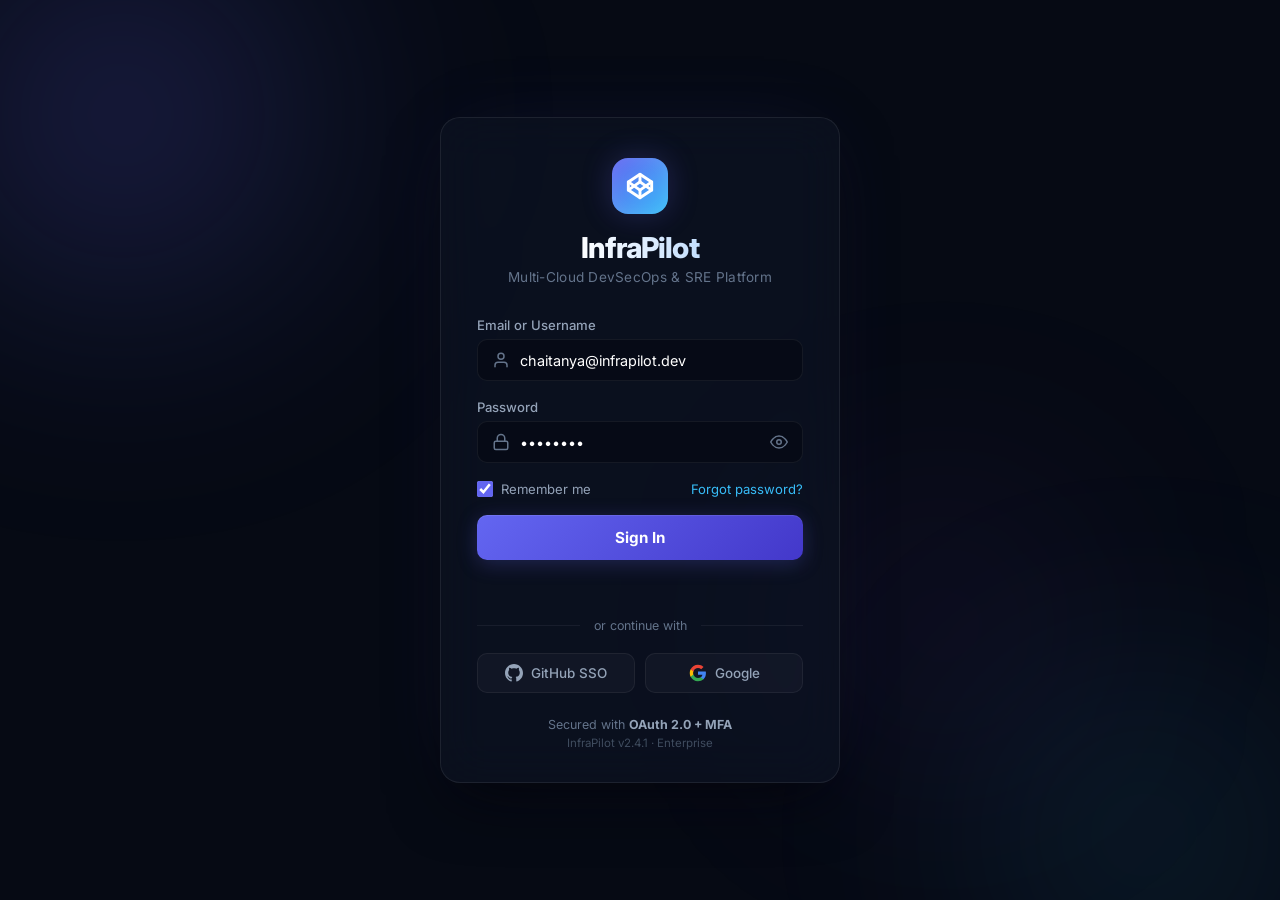
==== index.html @ 30bef7aa "feat: complete InfraPilot platform with UI, GitHub security scanner, and DevOps governance" ====
<!DOCTYPE html>
<html lang="en">
<head>
  <meta charset="UTF-8">
  <meta name="viewport" content="width=device-width, initial-scale=1.0">
  <title>InfraPilot — Multi-Cloud DevOps & SRE Platform</title>
  <link rel="stylesheet" href="css/styles.css">
  <link rel="preconnect" href="https://fonts.googleapis.com">
  <link rel="preconnect" href="https://fonts.gstatic.com" crossorigin>
  <link href="https://fonts.googleapis.com/css2?family=Inter:wght@400;500;600;700;800&family=JetBrains+Mono:wght@400;500;600&display=swap" rel="stylesheet">
</head>
<body>

  <!-- ====== LOGIN PAGE ====== -->
  <div class="login-page" id="login-page">
    <div class="login-ambient-orb login-orb-1"></div>
    <div class="login-ambient-orb login-orb-2"></div>
    <div class="login-ambient-orb login-orb-3"></div>

    <div class="login-container">
      <div class="login-card">
        <div class="login-logo">
          <div class="login-logo-badge">
            <svg width="28" height="28" viewBox="0 0 24 24" fill="none" stroke="currentColor" stroke-width="2.5" stroke-linecap="round" stroke-linejoin="round"><polygon points="12 2 22 8.5 22 15.5 12 22 2 15.5 2 8.5 12 2"/><line x1="12" y1="22" x2="12" y2="15.5"/><polyline points="22 8.5 12 15.5 2 8.5"/><polyline points="2 15.5 12 8.5 22 15.5"/><line x1="12" y1="2" x2="12" y2="8.5"/></svg>
          </div>
          <h1 class="login-brand">InfraPilot</h1>
          <p class="login-subtitle">Multi-Cloud DevSecOps & SRE Platform</p>
        </div>

        <form id="login-form" class="login-form">
          <div class="login-field">
            <label for="login-email">Email or Username</label>
            <div class="login-input-wrap">
              <svg width="18" height="18" viewBox="0 0 24 24" fill="none" stroke="currentColor" stroke-width="2" stroke-linecap="round" stroke-linejoin="round"><path d="M20 21v-2a4 4 0 0 0-4-4H8a4 4 0 0 0-4 4v2"/><circle cx="12" cy="7" r="4"/></svg>
              <input type="text" id="login-email" placeholder="chaitanya@infrapilot.dev" value="chaitanya@infrapilot.dev" required autocomplete="username" />
            </div>
          </div>
          <div class="login-field">
            <label for="login-password">Password</label>
            <div class="login-input-wrap">
              <svg width="18" height="18" viewBox="0 0 24 24" fill="none" stroke="currentColor" stroke-width="2" stroke-linecap="round" stroke-linejoin="round"><rect x="3" y="11" width="18" height="11" rx="2" ry="2"/><path d="M7 11V7a5 5 0 0 1 10 0v4"/></svg>
              <input type="password" id="login-password" placeholder="••••••••" value="admin123" required autocomplete="current-password" />
              <button type="button" class="login-eye-btn" id="toggle-password" title="Show password">
                <svg width="18" height="18" viewBox="0 0 24 24" fill="none" stroke="currentColor" stroke-width="2" stroke-linecap="round" stroke-linejoin="round"><path d="M1 12s4-8 11-8 11 8 11 8-4 8-11 8-11-8-11-8z"/><circle cx="12" cy="12" r="3"/></svg>
              </button>
            </div>
          </div>
          <div class="login-options">
            <label class="login-checkbox">
              <input type="checkbox" id="login-remember" checked />
              <span class="checkmark"></span>
              <span>Remember me</span>
            </label>
            <a href="#" class="login-forgot">Forgot password?</a>
          </div>
          <button type="submit" class="login-submit-btn" id="login-submit-btn">
            <span class="login-btn-text">Sign In</span>
            <div class="login-spinner" id="login-spinner"></div>
          </button>
          <div class="login-error" id="login-error"></div>
        </form>

        <div class="login-divider"><span>or continue with</span></div>
        <div class="login-social-row">
          <button type="button" class="login-social-btn" onclick="socialLogin('github')">
            <svg width="18" height="18" viewBox="0 0 24 24" fill="currentColor"><path d="M12 0c-6.626 0-12 5.373-12 12 0 5.302 3.438 9.8 8.207 11.387.599.111.793-.261.793-.577v-2.234c-3.338.726-4.033-1.416-4.033-1.416-.546-1.387-1.333-1.756-1.333-1.756-1.089-.745.083-.729.083-.729 1.205.084 1.839 1.237 1.839 1.237 1.07 1.834 2.807 1.304 3.492.997.107-.775.418-1.305.762-1.604-2.665-.305-5.467-1.334-5.467-5.931 0-1.311.469-2.381 1.236-3.221-.124-.303-.535-1.524.117-3.176 0 0 1.008-.322 3.301 1.23.957-.266 1.983-.399 3.003-.404 1.02.005 2.047.138 3.006.404 2.291-1.552 3.297-1.23 3.297-1.23.653 1.653.242 2.874.118 3.176.77.84 1.235 1.911 1.235 3.221 0 4.609-2.807 5.624-5.479 5.921.43.372.823 1.102.823 2.222v3.293c0 .319.192.694.801.576 4.765-1.589 8.199-6.086 8.199-11.386 0-6.627-5.373-12-12-12z"/></svg>
            GitHub SSO
          </button>
          <button type="button" class="login-social-btn" onclick="socialLogin('google')">
            <svg width="18" height="18" viewBox="0 0 24 24" fill="currentColor"><path d="M22.56 12.25c0-.78-.07-1.53-.2-2.25H12v4.26h5.92a5.06 5.06 0 0 1-2.2 3.32v2.77h3.57c2.08-1.92 3.28-4.74 3.28-8.1z" fill="#4285F4"/><path d="M12 23c2.97 0 5.46-.98 7.28-2.66l-3.57-2.77c-.98.66-2.23 1.06-3.71 1.06-2.86 0-5.29-1.93-6.16-4.53H2.18v2.84C3.99 20.53 7.7 23 12 23z" fill="#34A853"/><path d="M5.84 14.09c-.22-.66-.35-1.36-.35-2.09s.13-1.43.35-2.09V7.07H2.18C1.43 8.55 1 10.22 1 12s.43 3.45 1.18 4.93l2.85-2.22.81-.62z" fill="#FBBC05"/><path d="M12 5.38c1.62 0 3.06.56 4.21 1.64l3.15-3.15C17.45 2.09 14.97 1 12 1 7.7 1 3.99 3.47 2.18 7.07l3.66 2.84c.87-2.6 3.3-4.53 6.16-4.53z" fill="#EA4335"/></svg>
            Google
          </button>
        </div>

        <div class="login-footer">
          <p>Secured with <strong>OAuth 2.0 + MFA</strong></p>
          <p class="login-version">InfraPilot v2.4.1 · Enterprise</p>
        </div>
      </div>
    </div>
  </div>

  <!-- ====== MAIN APP (hidden until login) ====== -->
  <div id="app-shell" class="app-shell" style="display:none;">

  <!-- Ambient background orbs -->
  <div class="ambient-orb orb-1"></div>
  <div class="ambient-orb orb-2"></div>
  <div class="ambient-orb orb-3"></div>

  <!-- Top Navigation Header -->
  <header class="app-header">
    <div class="logo-area">
      <div class="logo-badge">
        <svg width="20" height="20" viewBox="0 0 24 24" fill="none" stroke="currentColor" stroke-width="2.5" stroke-linecap="round" stroke-linejoin="round"><polygon points="12 2 22 8.5 22 15.5 12 22 2 15.5 2 8.5 12 2"/><line x1="12" y1="22" x2="12" y2="15.5"/><polyline points="22 8.5 12 15.5 2 8.5"/><polyline points="2 15.5 12 8.5 22 15.5"/><line x1="12" y1="2" x2="12" y2="8.5"/></svg>
      </div>
      <div class="logo-text">
        <h1>InfraPilot</h1>
        <div class="logo-tagline">DevSecOps & SRE Platform</div>
      </div>
    </div>

    <div class="header-center">
      <div class="search-bar">
        <svg width="16" height="16" viewBox="0 0 24 24" fill="none" stroke="currentColor" stroke-width="2" stroke-linecap="round" stroke-linejoin="round"><circle cx="11" cy="11" r="8"/><line x1="21" y1="21" x2="16.65" y2="16.65"/></svg>
        <input type="text" placeholder="Search deployments, services, logs…" />
      </div>
    </div>

    <div class="header-status">
      <button class="header-icon-btn" title="Notifications">
        <svg width="18" height="18" viewBox="0 0 24 24" fill="none" stroke="currentColor" stroke-width="2" stroke-linecap="round" stroke-linejoin="round"><path d="M18 8A6 6 0 0 0 6 8c0 7-3 9-3 9h18s-3-2-3-9"/><path d="M13.73 21a2 2 0 0 1-3.46 0"/></svg>
        <span class="notif-dot"></span>
      </button>
      <div class="status-pill" id="backend-status-indicator">
        <span class="pulse-dot"></span> InfraPilot: Ready
      </div>
      <div class="status-pill">
        <span>Cloud: <strong>AWS ap-south-1</strong></span>
      </div>
      <div class="user-badge" id="user-badge-toggle" onclick="toggleUserPanel()" style="cursor:pointer;">
        <div class="avatar">
          <span>C</span>
          <span class="avatar-status-dot"></span>
        </div>
        <div class="user-meta">
          <div class="name">Chaitanya</div>
          <span class="role-tag">DEVOPS LEAD</span>
        </div>
        <svg class="user-chevron" width="14" height="14" viewBox="0 0 24 24" fill="none" stroke="currentColor" stroke-width="2.5" stroke-linecap="round" stroke-linejoin="round"><polyline points="6 9 12 15 18 9"/></svg>
      </div>

      <!-- User Profile Dropdown Panel -->
      <div class="user-panel" id="user-panel">
        <div class="up-header">
          <div class="up-avatar">
            <span>C</span>
            <span class="up-avatar-status"></span>
          </div>
          <div class="up-user-info">
            <div class="up-name">Chaitanya</div>
            <div class="up-email" id="up-email">chaitanya@infrapilot.dev</div>
            <span class="up-role-badge">DEVOPS LEAD</span>
          </div>
        </div>

        <div class="up-divider"></div>

        <!-- Session Details -->
        <div class="up-section-label">
          <svg width="14" height="14" viewBox="0 0 24 24" fill="none" stroke="currentColor" stroke-width="2" stroke-linecap="round" stroke-linejoin="round"><circle cx="12" cy="12" r="10"/><polyline points="12 6 12 12 16 14"/></svg>
          Current Session
        </div>
        <div class="up-details">
          <div class="up-detail-row">
            <span class="up-detail-label">Session ID</span>
            <span class="up-detail-value" id="up-session-id">sess-a7b2c9e1</span>
          </div>
          <div class="up-detail-row">
            <span class="up-detail-label">Logged in</span>
            <span class="up-detail-value" id="up-login-time">—</span>
          </div>
          <div class="up-detail-row">
            <span class="up-detail-label">Duration</span>
            <span class="up-detail-value" id="up-session-duration">—</span>
          </div>
          <div class="up-detail-row">
            <span class="up-detail-label">IP Address</span>
            <span class="up-detail-value">127.0.0.1</span>
          </div>
          <div class="up-detail-row">
            <span class="up-detail-label">Browser</span>
            <span class="up-detail-value" id="up-browser">—</span>
          </div>
        </div>

        <div class="up-divider"></div>

        <!-- Login History -->
        <div class="up-section-label">
          <svg width="14" height="14" viewBox="0 0 24 24" fill="none" stroke="currentColor" stroke-width="2" stroke-linecap="round" stroke-linejoin="round"><path d="M14 2H6a2 2 0 0 0-2 2v16a2 2 0 0 0 2 2h12a2 2 0 0 0 2-2V8z"/><polyline points="14 2 14 8 20 8"/></svg>
          Recent Login History
        </div>
        <div class="up-history" id="up-history">
          <!-- Populated by JS -->
        </div>

        <div class="up-divider"></div>

        <!-- Actions -->
        <div class="up-actions">
          <button class="up-action-btn" onclick="switchView('audit'); closeUserPanel();">
            <svg width="16" height="16" viewBox="0 0 24 24" fill="none" stroke="currentColor" stroke-width="2" stroke-linecap="round" stroke-linejoin="round"><path d="M12 22s8-4 8-10V5l-8-3-8 3v7c0 6 8 10 8 10z"/></svg>
            Security Settings
          </button>
          <button class="up-action-btn up-logout-btn" onclick="logoutUser()">
            <svg width="16" height="16" viewBox="0 0 24 24" fill="none" stroke="currentColor" stroke-width="2" stroke-linecap="round" stroke-linejoin="round"><path d="M9 21H5a2 2 0 0 1-2-2V5a2 2 0 0 1 2-2h4"/><polyline points="16 17 21 12 16 7"/><line x1="21" y1="12" x2="9" y2="12"/></svg>
            Sign Out
          </button>
        </div>
      </div>
    </div>
  </header>

  <!-- Main Container -->
  <div class="app-container">
    
    <!-- Sidebar Navigation -->
    <aside class="app-sidebar">
      <div class="sidebar-section-label">MAIN</div>
      <a class="nav-item active" data-view="dashboard">
        <span class="nav-icon">
          <svg width="18" height="18" viewBox="0 0 24 24" fill="none" stroke="currentColor" stroke-width="2" stroke-linecap="round" stroke-linejoin="round"><rect x="3" y="3" width="7" height="7"/><rect x="14" y="3" width="7" height="7"/><rect x="14" y="14" width="7" height="7"/><rect x="3" y="14" width="7" height="7"/></svg>
        </span>
        <span>Dashboard</span>
      </a>
      <a class="nav-item" data-view="deploy">
        <span class="nav-icon">
          <svg width="18" height="18" viewBox="0 0 24 24" fill="none" stroke="currentColor" stroke-width="2" stroke-linecap="round" stroke-linejoin="round"><path d="M22 2L11 13"/><path d="M22 2l-7 20-4-9-9-4 20-7z"/></svg>
        </span>
        <span>Deploy Wizard</span>
      </a>
      <a class="nav-item" data-view="pipelines">
        <span class="nav-icon">
          <svg width="18" height="18" viewBox="0 0 24 24" fill="none" stroke="currentColor" stroke-width="2" stroke-linecap="round" stroke-linejoin="round"><polyline points="13 17 18 12 13 7"/><polyline points="6 17 11 12 6 7"/></svg>
        </span>
        <span>Pipelines & Logs</span>
      </a>

      <div class="sidebar-section-label">GOVERNANCE</div>
      <a class="nav-item" data-view="security">
        <span class="nav-icon">
          <svg width="18" height="18" viewBox="0 0 24 24" fill="none" stroke="currentColor" stroke-width="2" stroke-linecap="round" stroke-linejoin="round"><path d="M12 22s8-4 8-10V5l-8-3-8 3v7c0 6 8 10 8 10z"/></svg>
        </span>
        <span>Security & Scans</span>
      </a>
      <a class="nav-item" data-view="cost">
        <span class="nav-icon">
          <svg width="18" height="18" viewBox="0 0 24 24" fill="none" stroke="currentColor" stroke-width="2" stroke-linecap="round" stroke-linejoin="round"><line x1="12" y1="1" x2="12" y2="23"/><path d="M17 5H9.5a3.5 3.5 0 0 0 0 7h5a3.5 3.5 0 0 1 0 7H6"/></svg>
        </span>
        <span>FinOps & Costs</span>
      </a>
      <a class="nav-item" data-view="monitoring">
        <span class="nav-icon">
          <svg width="18" height="18" viewBox="0 0 24 24" fill="none" stroke="currentColor" stroke-width="2" stroke-linecap="round" stroke-linejoin="round"><polyline points="22 12 18 12 15 21 9 3 6 12 2 12"/></svg>
        </span>
        <span>Observability & SLOs</span>
      </a>
      <a class="nav-item" data-view="audit">
        <span class="nav-icon">
          <svg width="18" height="18" viewBox="0 0 24 24" fill="none" stroke="currentColor" stroke-width="2" stroke-linecap="round" stroke-linejoin="round"><path d="M14 2H6a2 2 0 0 0-2 2v16a2 2 0 0 0 2 2h12a2 2 0 0 0 2-2V8z"/><polyline points="14 2 14 8 20 8"/><line x1="16" y1="13" x2="8" y2="13"/><line x1="16" y1="17" x2="8" y2="17"/></svg>
        </span>
        <span>Audit Trail</span>
      </a>

      <div class="sidebar-bottom">
        <div class="sidebar-section-label">TEAM</div>
        <div class="team-online-strip">
          <div class="team-avatar ta-green" title="Chaitanya (You)">C</div>
          <div class="team-avatar ta-blue" title="Priya – reviewing PR">P</div>
          <div class="team-avatar ta-purple" title="Arjun – deploying">A</div>
          <div class="team-avatar ta-amber" title="Sneha – idle">S</div>
          <span class="team-count">4 online</span>
        </div>
      </div>
    </aside>

    <!-- Main Views -->
    <main class="main-content">

      <!-- 1. DASHBOARD VIEW -->
      <section id="view-dashboard" class="view-section active-view">
        <div class="view-header">
          <div class="view-title">
            <h2>Platform Overview</h2>
            <p>Real-time infrastructure status, DORA metrics, and cloud workloads.</p>
          </div>
          <div class="view-header-actions">
            <button class="btn btn-ghost" onclick="location.reload()">
              <svg width="16" height="16" viewBox="0 0 24 24" fill="none" stroke="currentColor" stroke-width="2" stroke-linecap="round" stroke-linejoin="round"><polyline points="23 4 23 10 17 10"/><path d="M20.49 15a9 9 0 1 1-2.12-9.36L23 10"/></svg>
              Refresh
            </button>
            <button class="btn btn-primary" onclick="switchView('deploy')">
              <svg width="16" height="16" viewBox="0 0 24 24" fill="none" stroke="currentColor" stroke-width="2.5" stroke-linecap="round" stroke-linejoin="round"><line x1="12" y1="5" x2="12" y2="19"/><line x1="5" y1="12" x2="19" y2="12"/></svg>
              New Deployment
            </button>
          </div>
        </div>

        <!-- Dashboard 2-Column Layout: Stats+Table (left) + Activity Panel (right) -->
        <div class="dashboard-layout">

          <!-- LEFT COLUMN: KPIs + Table -->
          <div class="dashboard-main">
            <!-- 4 KPI Stat Cards -->
            <div class="stats-grid">
              <div class="stat-card stat-card--deployments">
                <div class="stat-icon-wrap stat-icon--indigo">
                  <svg width="22" height="22" viewBox="0 0 24 24" fill="none" stroke="currentColor" stroke-width="2" stroke-linecap="round" stroke-linejoin="round"><rect x="2" y="2" width="20" height="8" rx="2" ry="2"/><rect x="2" y="14" width="20" height="8" rx="2" ry="2"/><line x1="6" y1="6" x2="6.01" y2="6"/><line x1="6" y1="18" x2="6.01" y2="18"/></svg>
                </div>
                <div class="stat-content">
                  <div class="stat-label">Active Deployments</div>
                  <div class="stat-value">3</div>
                  <div class="stat-sub positive">● All healthy in ap-south-1</div>
                </div>
                <div class="stat-sparkline" id="spark-deployments"></div>
              </div>
              <div class="stat-card stat-card--dora">
                <div class="stat-icon-wrap stat-icon--cyan">
                  <svg width="22" height="22" viewBox="0 0 24 24" fill="none" stroke="currentColor" stroke-width="2" stroke-linecap="round" stroke-linejoin="round"><circle cx="12" cy="12" r="10"/><polyline points="12 6 12 12 16 14"/></svg>
                </div>
                <div class="stat-content">
                  <div class="stat-label">DORA Lead Time</div>
                  <div class="stat-value">4.2 min</div>
                  <div class="stat-sub positive">↓ 18% from last week</div>
                </div>
                <div class="stat-sparkline" id="spark-dora"></div>
              </div>
              <div class="stat-card stat-card--security">
                <div class="stat-icon-wrap stat-icon--green">
                  <svg width="22" height="22" viewBox="0 0 24 24" fill="none" stroke="currentColor" stroke-width="2" stroke-linecap="round" stroke-linejoin="round"><path d="M12 22s8-4 8-10V5l-8-3-8 3v7c0 6 8 10 8 10z"/></svg>
                </div>
                <div class="stat-content">
                  <div class="stat-label">Security Gate Pass Rate</div>
                  <div class="stat-value">100%</div>
                  <div class="stat-sub positive">Gitleaks + Checkov compliant</div>
                </div>
                <div class="stat-sparkline" id="spark-security"></div>
              </div>
              <div class="stat-card stat-card--cost">
                <div class="stat-icon-wrap stat-icon--amber">
                  <svg width="22" height="22" viewBox="0 0 24 24" fill="none" stroke="currentColor" stroke-width="2" stroke-linecap="round" stroke-linejoin="round"><line x1="12" y1="1" x2="12" y2="23"/><path d="M17 5H9.5a3.5 3.5 0 0 0 0 7h5a3.5 3.5 0 0 1 0 7H6"/></svg>
                </div>
                <div class="stat-content">
                  <div class="stat-label">Estimated Monthly Spend</div>
                  <div class="stat-value">$196.70</div>
                  <div class="stat-sub warning">Infracost tracked per workspace</div>
                </div>
                <div class="stat-sparkline" id="spark-cost"></div>
              </div>
            </div>

            <!-- Deployments Table -->
            <div class="card">
              <div class="card-title">
                <span>Recent Workloads & Environments</span>
                <span class="badge badge-info">Multi-Tenant Isolated</span>
              </div>
              <table class="data-table">
                <thead>
                  <tr>
                    <th>Project / ID</th>
                    <th>Status</th>
                    <th>Environment</th>
                    <th>Provider & Region</th>
                    <th>Monthly Cost</th>
                    <th>Live Endpoint</th>
                    <th>Action</th>
                  </tr>
                </thead>
                <tbody id="deployments-tbody">
                  <!-- Dynamically rendered by app.js -->
                </tbody>
              </table>
            </div>
          </div>

          <!-- RIGHT COLUMN: Developer Activity Monitor -->
          <aside class="activity-panel">
            <div class="activity-panel-header">
              <div class="activity-panel-title">
                <svg width="16" height="16" viewBox="0 0 24 24" fill="none" stroke="currentColor" stroke-width="2" stroke-linecap="round" stroke-linejoin="round"><path d="M17 21v-2a4 4 0 0 0-4-4H5a4 4 0 0 0-4 4v2"/><circle cx="9" cy="7" r="4"/><path d="M23 21v-2a4 4 0 0 0-3-3.87"/><path d="M16 3.13a4 4 0 0 1 0 7.75"/></svg>
                <span>Team Activity</span>
              </div>
              <span class="live-badge">
                <span class="live-dot"></span> LIVE
              </span>
            </div>

            <!-- Team Members Status -->
            <div class="team-status-list">
              <div class="team-member-row">
                <div class="tm-avatar tm-online" style="background: linear-gradient(135deg, #6366F1, #8B5CF6);">P</div>
                <div class="tm-info">
                  <div class="tm-name">Priya Sharma</div>
                  <div class="tm-role">Sr. Backend Engineer</div>
                </div>
                <span class="tm-status-tag tm-coding">Coding</span>
              </div>
              <div class="team-member-row">
                <div class="tm-avatar tm-online" style="background: linear-gradient(135deg, #3B82F6, #06B6D4);">A</div>
                <div class="tm-info">
                  <div class="tm-name">Arjun Patel</div>
                  <div class="tm-role">DevOps Engineer</div>
                </div>
                <span class="tm-status-tag tm-deploying">Deploying</span>
              </div>
              <div class="team-member-row">
                <div class="tm-avatar tm-online" style="background: linear-gradient(135deg, #F59E0B, #EF4444);">S</div>
                <div class="tm-info">
                  <div class="tm-name">Sneha Rao</div>
                  <div class="tm-role">Frontend Developer</div>
                </div>
                <span class="tm-status-tag tm-reviewing">Reviewing</span>
              </div>
              <div class="team-member-row">
                <div class="tm-avatar tm-away" style="background: linear-gradient(135deg, #6B7280, #9CA3AF);">R</div>
                <div class="tm-info">
                  <div class="tm-name">Ravi Kumar</div>
                  <div class="tm-role">SRE Engineer</div>
                </div>
                <span class="tm-status-tag tm-idle">Away</span>
              </div>
            </div>

            <div class="activity-divider"></div>

            <!-- Live Activity Feed -->
            <div class="activity-feed-label">
              <svg width="14" height="14" viewBox="0 0 24 24" fill="none" stroke="currentColor" stroke-width="2" stroke-linecap="round" stroke-linejoin="round"><polyline points="22 12 18 12 15 21 9 3 6 12 2 12"/></svg>
              <span>Live Activity Feed</span>
            </div>
            <div class="activity-feed" id="activity-feed">
              <!-- Populated by JS -->
            </div>

            <div class="activity-divider"></div>

            <!-- Contribution Heatmap -->
            <div class="activity-feed-label">
              <svg width="14" height="14" viewBox="0 0 24 24" fill="none" stroke="currentColor" stroke-width="2" stroke-linecap="round" stroke-linejoin="round"><rect x="3" y="3" width="18" height="18" rx="2" ry="2"/><line x1="3" y1="9" x2="21" y2="9"/><line x1="9" y1="21" x2="9" y2="9"/></svg>
              <span>Today's Commits</span>
            </div>
            <div class="commit-heatmap" id="commit-heatmap">
              <!-- Populated by JS -->
            </div>
          </aside>
        </div>
      </section>

      <!-- 2. DEPLOY WIZARD VIEW -->
      <section id="view-deploy" class="view-section">
        <div class="view-header">
          <div class="view-title">
            <h2>Self-Service Deployment Wizard</h2>
            <p>Deploy application code to automated AWS Terraform infrastructure in 1 click.</p>
          </div>
        </div>

        <div class="card">
          <form id="deploy-form">
            <h3 style="font-size: 1.1rem; margin-bottom: 20px; color: var(--accent-cyan);">Step 1: Project & Target Environment</h3>
            <div class="form-grid">
              <div class="form-group">
                <label for="deploy-project">Project Name</label>
                <input type="text" id="deploy-project" class="form-control" placeholder="e.g. user-auth-service" required value="payment-engine">
              </div>
              <div class="form-group">
                <label for="deploy-provider">Cloud Provider</label>
                <select id="deploy-provider" class="form-control">
                  <option value="AWS">Amazon Web Services (AWS)</option>
                  <option value="Azure" disabled>Microsoft Azure (Phase 5)</option>
                  <option value="GCP" disabled>Google Cloud Platform (Phase 6)</option>
                </select>
              </div>
              <div class="form-group">
                <label for="deploy-env">Environment</label>
                <select id="deploy-env" class="form-control">
                  <option value="dev">Development (dev)</option>
                  <option value="staging">Staging (staging)</option>
                  <option value="prod">Production (prod)</option>
                </select>
              </div>
            </div>

            <h3 style="font-size: 1.1rem; margin: 24px 0 20px 0; color: var(--accent-cyan);">Step 2: Architecture Template & Source Code</h3>
            <div class="form-grid">
              <div class="form-group">
                <label for="deploy-template">Architecture Template</label>
                <select id="deploy-template" class="form-control">
                  <option value="fullstack-standard">Fullstack Standard (VPC + EC2 + RDS + ALB)</option>
                  <option value="container-standard">Container Standard (VPC + ECS + RDS + ECR)</option>
                  <option value="serverless-basic">Serverless Basic (Lambda + API GW)</option>
                </select>
              </div>
              <div class="form-group">
                <label for="deploy-repo">GitHub Repository URL</label>
                <input type="text" id="deploy-repo" class="form-control" placeholder="https://github.com/org/repo" required value="https://github.com/infrapilot/sample-app">
              </div>
              <div class="form-group">
                <label for="deploy-branch">Branch</label>
                <input type="text" id="deploy-branch" class="form-control" value="main" required>
              </div>
            </div>

            <!-- Infracost Preview Banner -->
            <div class="cost-preview-banner">
              <div>
                <strong style="color: #fff;">Infracost Real-time Estimate</strong>
                <p style="color: var(--text-muted); font-size: 0.85rem; margin-top: 4px;">Pre-deployment cost breakdown calculated based on template specifications.</p>
              </div>
              <div style="text-align: right;">
                <div style="font-size: 1.4rem; font-weight: 700; color: #34D399;" id="cost-estimate-preview">$23.40 / month</div>
                <small style="color: var(--text-dim);">No AWS bill incurred until approved</small>
              </div>
            </div>

            <div style="display: flex; gap: 14px; justify-content: flex-end;">
              <button type="button" class="btn btn-secondary" onclick="switchView('dashboard')">Cancel</button>
              <button type="submit" class="btn btn-primary">
                <svg width="16" height="16" viewBox="0 0 24 24" fill="none" stroke="currentColor" stroke-width="2.5" stroke-linecap="round" stroke-linejoin="round"><path d="M22 2L11 13"/><path d="M22 2l-7 20-4-9-9-4 20-7z"/></svg>
                Submit & Trigger Pipeline
              </button>
            </div>
          </form>
        </div>
      </section>

      <!-- 3. PIPELINES VIEW -->
      <section id="view-pipelines" class="view-section">
        <div class="view-header">
          <div class="view-title">
            <h2>CI/CD Automation Pipeline</h2>
            <p>11-Stage Automated DevSecOps, FinOps, and Terraform Workflow.</p>
          </div>
        </div>

        <!-- Animated 9-Step Stepper -->
        <div class="stepper-container">
          <div class="step-item" id="step-1">
            <div class="step-node">1</div>
            <div class="step-label">Checkout</div>
          </div>
          <div class="step-item" id="step-2">
            <div class="step-node">2</div>
            <div class="step-label">Tests</div>
          </div>
          <div class="step-item" id="step-3">
            <div class="step-node">3</div>
            <div class="step-label">Gitleaks</div>
          </div>
          <div class="step-item" id="step-4">
            <div class="step-node">4</div>
            <div class="step-label">Checkov</div>
          </div>
          <div class="step-item" id="step-5">
            <div class="step-node">5</div>
            <div class="step-label">Infracost</div>
          </div>
          <div class="step-item" id="step-6">
            <div class="step-node">6</div>
            <div class="step-label">TF Plan</div>
          </div>
          <div class="step-item" id="step-7">
            <div class="step-node">7</div>
            <div class="step-label">Approval Gate</div>
          </div>
          <div class="step-item" id="step-8">
            <div class="step-node">8</div>
            <div class="step-label">TF Apply</div>
          </div>
          <div class="step-item" id="step-9">
            <div class="step-node">9</div>
            <div class="step-label">Smoke Tests</div>
          </div>
        </div>

        <!-- Real-Time Terminal Logs -->
        <div class="terminal-window">
          <div class="terminal-header">
            <div class="terminal-dots">
              <div class="dot red"></div>
              <div class="dot yellow"></div>
              <div class="dot green"></div>
            </div>
            <div class="terminal-title">infra-pipeline-runner.log — Live Output Stream</div>
          </div>
          <div class="terminal-body" id="pipeline-terminal">
            <div class="log-line"><span class="log-time">[SYSTEM]</span> <span class="log-info">Ready. Submit a deployment from the Deploy Wizard to run live pipeline.</span></div>
          </div>
        </div>
      </section>

      <!-- 4. SECURITY & SCANS VIEW -->
      <section id="view-security" class="view-section">
        <div class="view-header">
          <div class="view-title">
            <h2>GitHub Repository DevSecOps & Security Scanner</h2>
            <p>Comprehensive security audit across 5 dimensions: Secret Scanning (Gitleaks), Cloud & IaC Misconfigurations (Checkov), Dependency CVEs (Trivy), SAST Code Flaws (Semgrep), and GitHub Posture (Scorecard).</p>
          </div>
          <div class="view-header-actions" style="display: flex; gap: 10px;">
            <button class="btn btn-secondary" onclick="exportSecurityReport('sarif')" title="Export OASIS SARIF 2.1.0 format">
              <svg width="15" height="15" viewBox="0 0 24 24" fill="none" stroke="currentColor" stroke-width="2"><path d="M21 15v4a2 2 0 0 1-2 2H5a2 2 0 0 1-2-2v-4"/><polyline points="7 10 12 15 17 10"/><line x1="12" y1="15" x2="12" y2="3"/></svg>
              Export SARIF 2.1
            </button>
            <button class="btn btn-secondary" onclick="exportSecurityReport('json')">
              <svg width="15" height="15" viewBox="0 0 24 24" fill="none" stroke="currentColor" stroke-width="2"><path d="M14 2H6a2 2 0 0 0-2 2v16a2 2 0 0 0 2 2h12a2 2 0 0 0 2-2V8z"/><polyline points="14 2 14 8 20 8"/></svg>
              JSON Audit
            </button>
          </div>
        </div>

        <!-- Scanner Configuration & Action Card -->
        <div class="card gh-scanner-card">
          <div class="gh-scanner-header">
            <div class="gh-scanner-brand">
              <div class="gh-scanner-icon">
                <svg width="22" height="22" viewBox="0 0 24 24" fill="currentColor"><path d="M12 0c-6.626 0-12 5.373-12 12 0 5.302 3.438 9.8 8.207 11.387.599.111.793-.261.793-.577v-2.234c-3.338.726-4.033-1.416-4.033-1.416-.546-1.387-1.333-1.756-1.333-1.756-1.089-.745.083-.729.083-.729 1.205.084 1.839 1.237 1.839 1.237 1.07 1.834 2.807 1.304 3.492.997.107-.775.418-1.305.762-1.604-2.665-.305-5.467-1.334-5.467-5.931 0-1.311.469-2.381 1.236-3.221-.124-.303-.535-1.524.117-3.176 0 0 1.008-.322 3.301 1.23.957-.266 1.983-.399 3.003-.404 1.02.005 2.047.138 3.006.404 2.291-1.552 3.297-1.23 3.297-1.23.653 1.653.242 2.874.118 3.176.77.84 1.235 1.911 1.235 3.221 0 4.609-2.807 5.624-5.479 5.921.43.372.823 1.102.823 2.222v3.293c0 .319.192.694.801.576 4.765-1.589 8.199-6.086 8.199-11.386 0-6.627-5.373-12-12-12z"/></svg>
              </div>
              <div>
                <h3 style="font-size: 1.1rem; color: var(--text-main); margin-bottom: 2px;">Repository Security Analysis Engine</h3>
                <p style="font-size: 0.82rem; color: var(--text-dim);">Inspect any GitHub repository commit, branch, or pull request for security vulnerabilities.</p>
              </div>
            </div>
            <div class="gh-scan-presets">
              <span class="gh-preset-label">Quick Repos:</span>
              <button type="button" class="gh-preset-btn" onclick="selectDemoRepo('InfraPilot/ecommerce-core')">ecommerce-core</button>
              <button type="button" class="gh-preset-btn" onclick="selectDemoRepo('InfraPilot/payment-gateway')">payment-gateway</button>
              <button type="button" class="gh-preset-btn active" onclick="selectDemoRepo('InfraPilot/InfraPilot')">InfraPilot</button>
            </div>
          </div>

          <div class="gh-scan-form-row">
            <div class="gh-input-group flex-2">
              <label><svg width="14" height="14" viewBox="0 0 24 24" fill="none" stroke="currentColor" stroke-width="2"><path d="M10 13a5 5 0 0 0 7.54.54l3-3a5 5 0 0 0-7.07-7.07l-1.72 1.71"/><path d="M14 11a5 5 0 0 0-7.54-.54l-3 3a5 5 0 0 0 7.07 7.07l1.71-1.71"/></svg> GitHub Repository URL / Path</label>
              <input type="text" id="gh-repo-url" class="form-control" value="https://github.com/InfraPilot/InfraPilot" placeholder="https://github.com/owner/repository" />
            </div>

            <div class="gh-input-group flex-1">
              <label><svg width="14" height="14" viewBox="0 0 24 24" fill="none" stroke="currentColor" stroke-width="2"><line x1="6" y1="3" x2="6" y2="15"/><circle cx="18" cy="6" r="3"/><circle cx="6" cy="18" r="3"/><path d="M18 9a9 9 0 0 1-9 9"/></svg> Branch / Ref</label>
              <select id="gh-repo-branch" class="form-control">
                <option value="main" selected>main (production)</option>
                <option value="staging">staging</option>
                <option value="dev">dev</option>
                <option value="pr-142">PR #142 (feature-auth)</option>
              </select>
            </div>

            <div class="gh-input-group flex-1">
              <label><svg width="14" height="14" viewBox="0 0 24 24" fill="none" stroke="currentColor" stroke-width="2"><rect x="3" y="11" width="18" height="11" rx="2" ry="2"/><path d="M7 11V7a5 5 0 0 1 10 0v4"/></svg> Scan Profile</label>
              <select id="gh-scan-profile" class="form-control">
                <option value="all" selected>All 5 Security Pillars</option>
                <option value="secrets">Secret Detection (Gitleaks)</option>
                <option value="iac">IaC Misconfigs (Checkov)</option>
                <option value="cve">Dependencies & CVEs (Trivy)</option>
                <option value="sast">SAST Code Security (Semgrep)</option>
                <option value="posture">GitHub Supply Chain (Scorecard)</option>
              </select>
            </div>

            <div class="gh-scan-btn-col">
              <button type="button" class="btn btn-primary gh-trigger-btn" id="gh-run-scan-btn" onclick="startGithubSecurityScan()">
                <svg class="gh-scan-icon" width="16" height="16" viewBox="0 0 24 24" fill="none" stroke="currentColor" stroke-width="2.5"><polygon points="13 2 3 14 12 14 11 22 21 10 12 10 13 2"/></svg>
                <span id="gh-scan-btn-text">Run Security Scan</span>
              </button>
            </div>
          </div>

          <!-- Active Scanners Indicator Pills -->
          <div class="gh-scanner-pillars">
            <span class="pillar-tag pillar-active"><span class="pillar-dot"></span> <strong>Gitleaks:</strong> 85+ Secret Rules</span>
            <span class="pillar-tag pillar-active"><span class="pillar-dot"></span> <strong>Checkov:</strong> CIS & AWS Benchmarks</span>
            <span class="pillar-tag pillar-active"><span class="pillar-dot"></span> <strong>Trivy:</strong> NVD & GitHub Advisory</span>
            <span class="pillar-tag pillar-active"><span class="pillar-dot"></span> <strong>Semgrep:</strong> OWASP Top 10 SAST</span>
            <span class="pillar-tag pillar-active"><span class="pillar-dot"></span> <strong>Scorecard:</strong> Branch Protection & Supply Chain</span>
          </div>

          <!-- Live Scanner Console (Shows during and after scan) -->
          <div class="gh-scan-terminal" id="gh-scan-terminal" style="display: none;">
            <div class="gh-terminal-header">
              <div class="terminal-dots">
                <div class="dot red"></div>
                <div class="dot yellow"></div>
                <div class="dot green"></div>
              </div>
              <span class="gh-terminal-title" id="gh-terminal-title">github-security-scanner-worker [Idle]</span>
              <span class="gh-scan-elapsed" id="gh-scan-elapsed">0.0s</span>
            </div>
            <div class="gh-terminal-logs" id="gh-terminal-logs">
              <!-- Animated logs appear here -->
            </div>
            <div class="gh-progress-bar-wrap">
              <div class="gh-progress-bar" id="gh-progress-bar" style="width: 0%;"></div>
            </div>
          </div>
        </div>

        <!-- Security Audit Overview Metrics -->
        <div class="gh-metrics-row">
          <div class="card gh-score-card">
            <div class="gh-score-circle">
              <svg viewBox="0 0 36 36" class="circular-chart">
                <path class="circle-bg" d="M18 2.0845 a 15.9155 15.9155 0 0 1 0 31.831 a 15.9155 15.9155 0 0 1 0 -31.831"/>
                <path class="circle" id="gh-score-circle-path" stroke-dasharray="94, 100" d="M18 2.0845 a 15.9155 15.9155 0 0 1 0 31.831 a 15.9155 15.9155 0 0 1 0 -31.831"/>
                <text x="18" y="20.35" class="percentage" id="gh-score-text">94</text>
              </svg>
            </div>
            <div class="gh-score-info">
              <div class="gh-score-grade" id="gh-score-grade">GRADE A</div>
              <div class="gh-score-label">Repository Security Health</div>
              <div class="gh-score-meta" id="gh-score-meta">148 files audited · 0 Critical blockers</div>
            </div>
          </div>

          <div class="card gh-stat-mini critical">
            <div class="gh-stat-icon">
              <svg width="20" height="20" viewBox="0 0 24 24" fill="none" stroke="currentColor" stroke-width="2.5"><circle cx="12" cy="12" r="10"/><line x1="12" y1="8" x2="12" y2="12"/><line x1="12" y1="16" x2="12.01" y2="16"/></svg>
            </div>
            <div>
              <div class="gh-stat-number" id="gh-count-critical">0</div>
              <div class="gh-stat-title">Critical Blockers</div>
            </div>
          </div>

          <div class="card gh-stat-mini high">
            <div class="gh-stat-icon">
              <svg width="20" height="20" viewBox="0 0 24 24" fill="none" stroke="currentColor" stroke-width="2.5"><path d="M10.29 3.86L1.82 18a2 2 0 0 0 1.71 3h16.94a2 2 0 0 0 1.71-3L13.71 3.86a2 2 0 0 0-3.42 0z"/><line x1="12" y1="9" x2="12" y2="13"/><line x1="12" y1="17" x2="12.01" y2="17"/></svg>
            </div>
            <div>
              <div class="gh-stat-number" id="gh-count-high">1</div>
              <div class="gh-stat-title">High Priority</div>
            </div>
          </div>

          <div class="card gh-stat-mini medium">
            <div class="gh-stat-icon">
              <svg width="20" height="20" viewBox="0 0 24 24" fill="none" stroke="currentColor" stroke-width="2.5"><circle cx="12" cy="12" r="10"/><line x1="12" y1="16" x2="12" y2="12"/><line x1="12" y1="8" x2="12.01" y2="8"/></svg>
            </div>
            <div>
              <div class="gh-stat-number" id="gh-count-medium">2</div>
              <div class="gh-stat-title">Medium Warnings</div>
            </div>
          </div>

          <div class="card gh-stat-mini passed">
            <div class="gh-stat-icon">
              <svg width="20" height="20" viewBox="0 0 24 24" fill="none" stroke="currentColor" stroke-width="2.5"><path d="M22 11.08V12a10 10 0 1 1-5.93-9.14"/><polyline points="22 4 12 14.01 9 11.01"/></svg>
            </div>
            <div>
              <div class="gh-stat-number" id="gh-count-passed">24</div>
              <div class="gh-stat-title">Passed Checks</div>
            </div>
          </div>
        </div>

        <!-- Filterable Security Findings Explorer -->
        <div class="card">
          <div class="findings-toolbar">
            <div class="findings-tabs" id="findings-filter-tabs">
              <button class="ftab-btn active" data-filter="all" onclick="filterFindings('all')">All Elements (<span id="tab-count-all">3</span>)</button>
              <button class="ftab-btn" data-filter="secrets" onclick="filterFindings('secrets')">Secrets & Credentials (<span id="tab-count-secrets">0</span>)</button>
              <button class="ftab-btn" data-filter="iac" onclick="filterFindings('iac')">IaC Misconfigs (<span id="tab-count-iac">2</span>)</button>
              <button class="ftab-btn" data-filter="cve" onclick="filterFindings('cve')">CVEs & Dependencies (<span id="tab-count-cve">0</span>)</button>
              <button class="ftab-btn" data-filter="sast" onclick="filterFindings('sast')">SAST Code Flaws (<span id="tab-count-sast">1</span>)</button>
              <button class="ftab-btn" data-filter="posture" onclick="filterFindings('posture')">Supply Chain & Posture (<span id="tab-count-posture">0</span>)</button>
            </div>
            <div class="findings-search">
              <input type="text" id="findings-search-input" placeholder="Search rules, CVEs, or files…" oninput="onSearchFindings(this.value)" />
            </div>
          </div>

          <!-- Findings List Container -->
          <div class="findings-list" id="findings-list-container">
            <!-- Populated dynamically with rich finding cards -->
          </div>
        </div>
      </section>

      <!-- 5. FINOPS & COSTS VIEW -->
      <section id="view-cost" class="view-section">
        <div class="view-header">
          <div class="view-title">
            <h2>FinOps & Cost Governance</h2>
            <p>Automated Infracost breakdowns calculated before every Terraform apply.</p>
          </div>
        </div>

        <div class="card">
          <div class="card-title">Sample Infracost Monthly Breakdown (Fullstack Standard)</div>
          <table class="data-table">
            <thead>
              <tr>
                <th>AWS Resource</th>
                <th>Type / SKU</th>
                <th>Monthly Cost</th>
                <th>Governance Guardrail</th>
              </tr>
            </thead>
            <tbody>
              <tr>
                <td><strong>module.vpc.aws_nat_gateway</strong></td>
                <td>NAT Gateway Data Processing</td>
                <td>$32.40</td>
                <td><span class="badge badge-info">Optional in Dev</span></td>
              </tr>
              <tr>
                <td><strong>module.alb.aws_lb</strong></td>
                <td>Application Load Balancer</td>
                <td>$16.20</td>
                <td><span class="badge badge-success">Approved</span></td>
              </tr>
              <tr>
                <td><strong>module.rds.aws_db_instance</strong></td>
                <td>db.t3.micro (PostgreSQL 15)</td>
                <td>$14.80</td>
                <td><span class="badge badge-success">Size Allowed</span></td>
              </tr>
              <tr>
                <td><strong>module.ec2.aws_instance</strong></td>
                <td>t3.micro (Auto Scaling)</td>
                <td>$8.40</td>
                <td><span class="badge badge-success">Size Whitelisted</span></td>
              </tr>
              <tr style="background: rgba(99, 102, 241, 0.05); font-weight: bold;">
                <td>TOTAL ESTIMATE</td>
                <td>AWS ap-south-1</td>
                <td style="color: #34D399; font-size: 1.1rem;">$71.80 / month</td>
                <td><span class="badge badge-success">Under $100 Budget</span></td>
              </tr>
            </tbody>
          </table>
        </div>
      </section>

      <!-- 6. OBSERVABILITY & SLOS VIEW -->
      <section id="view-monitoring" class="view-section">
        <div class="view-header">
          <div class="view-title">
            <h2>Observability, Metrics & SLOs</h2>
            <p>Prometheus metrics scrape, Grafana dashboards, and error budget tracking.</p>
          </div>
        </div>

        <div class="stats-grid">
          <div class="stat-card">
            <div class="stat-icon-wrap stat-icon--cyan">
              <svg width="22" height="22" viewBox="0 0 24 24" fill="none" stroke="currentColor" stroke-width="2" stroke-linecap="round" stroke-linejoin="round"><polyline points="22 12 18 12 15 21 9 3 6 12 2 12"/></svg>
            </div>
            <div class="stat-content">
              <div class="stat-label">API p99 Latency</div>
              <div class="stat-value">38 ms</div>
              <div class="stat-sub positive">SLO target: &lt; 200 ms</div>
            </div>
          </div>
          <div class="stat-card">
            <div class="stat-icon-wrap stat-icon--green">
              <svg width="22" height="22" viewBox="0 0 24 24" fill="none" stroke="currentColor" stroke-width="2" stroke-linecap="round" stroke-linejoin="round"><path d="M22 11.08V12a10 10 0 1 1-5.93-9.14"/><polyline points="22 4 12 14.01 9 11.01"/></svg>
            </div>
            <div class="stat-content">
              <div class="stat-label">Platform Availability</div>
              <div class="stat-value">99.98%</div>
              <div class="stat-sub positive">Error budget remaining: 92%</div>
            </div>
          </div>
          <div class="stat-card">
            <div class="stat-icon-wrap stat-icon--indigo">
              <svg width="22" height="22" viewBox="0 0 24 24" fill="none" stroke="currentColor" stroke-width="2" stroke-linecap="round" stroke-linejoin="round"><rect x="2" y="2" width="20" height="8" rx="2" ry="2"/><rect x="2" y="14" width="20" height="8" rx="2" ry="2"/><line x1="6" y1="6" x2="6.01" y2="6"/><line x1="6" y1="18" x2="6.01" y2="18"/></svg>
            </div>
            <div class="stat-content">
              <div class="stat-label">EC2 CPU Utilization</div>
              <div class="stat-value">14.2%</div>
              <div class="stat-sub positive">Auto-scaling healthy</div>
            </div>
          </div>
          <div class="stat-card">
            <div class="stat-icon-wrap stat-icon--amber">
              <svg width="22" height="22" viewBox="0 0 24 24" fill="none" stroke="currentColor" stroke-width="2" stroke-linecap="round" stroke-linejoin="round"><ellipse cx="12" cy="5" rx="9" ry="3"/><path d="M21 12c0 1.66-4 3-9 3s-9-1.34-9-3"/><path d="M3 5v14c0 1.66 4 3 9 3s9-1.34 9-3V5"/></svg>
            </div>
            <div class="stat-content">
              <div class="stat-label">RDS Active Connections</div>
              <div class="stat-value">6 / 100</div>
              <div class="stat-sub positive">Connection pool optimized</div>
            </div>
          </div>
        </div>
      </section>

      <!-- 7. AUDIT TRAIL VIEW -->
      <section id="view-audit" class="view-section">
        <div class="view-header">
          <div class="view-title">
            <h2>Immutable Audit Trail</h2>
            <p>Append-only audit logs recording every deployment, approval, and administrative action.</p>
          </div>
        </div>

        <div class="card">
          <div class="card-title">Audit Events Log (PostgreSQL RLS Protected)</div>
          <table class="data-table">
            <thead>
              <tr>
                <th>Timestamp (UTC)</th>
                <th>Actor / Identity</th>
                <th>Action Taken</th>
                <th>Target Resource</th>
                <th>Origin IP</th>
              </tr>
            </thead>
            <tbody id="audit-tbody">
              <!-- Dynamically populated -->
            </tbody>
          </table>
        </div>
      </section>

    </main>
  </div>

  <!-- Approval Gate Modal -->
  <div class="modal-overlay" id="approval-modal">
    <div class="modal-content">
      <div class="modal-header">
        <h3>🛡️ Staging / Production Approval Gate</h3>
      </div>
      <p style="color: var(--text-muted); font-size: 0.95rem; margin-bottom: 16px;">
        Gitleaks scan, Checkov IaC security audit, and Infracost estimates have passed.
        Please confirm authorization to apply Terraform and deploy this workload to AWS.
      </p>
      <div style="background: var(--bg-elevated); padding: 14px; border-radius: var(--radius-md); margin-bottom: 24px;">
        <strong id="modal-dep-details" style="color: #fff;">ecommerce-core (staging)</strong>
      </div>
      <div style="display: flex; justify-content: flex-end; gap: 12px;">
        <button class="btn btn-secondary" id="modal-reject-btn">Reject Deployment</button>
        <button class="btn btn-primary" id="modal-approve-btn">Approve & Apply to AWS</button>
      </div>
    </div>
  </div>

  </div><!-- end #app-shell -->

  <!-- Click-away overlay for user panel -->
  <div class="user-panel-backdrop" id="user-panel-backdrop" onclick="closeUserPanel()"></div>

  <script src="js/app.js"></script>
</body>
</html>
---- css/styles.css ----
:root {
  --bg-base: #060A14;
  --bg-surface: #0D1321;
  --bg-card: rgba(13, 19, 33, 0.8);
  --bg-card-hover: rgba(31, 41, 55, 0.85);
  --bg-elevated: #161E2E;
  --border-subtle: rgba(255, 255, 255, 0.06);
  --border-focus: rgba(99, 102, 241, 0.5);
  
  --primary: #6366F1;
  --primary-hover: #4F46E5;
  --primary-glow: rgba(99, 102, 241, 0.25);
  --accent-cyan: #38BDF8;
  --accent-purple: #A855F7;
  
  --success: #10B981;
  --success-bg: rgba(16, 185, 129, 0.12);
  --warning: #F59E0B;
  --warning-bg: rgba(245, 158, 11, 0.12);
  --danger: #EF4444;
  --danger-bg: rgba(239, 68, 68, 0.12);
  
  --text-main: #F1F5F9;
  --text-muted: #94A3B8;
  --text-dim: #64748B;
  
  --font-family: 'Inter', -apple-system, BlinkMacSystemFont, 'Segoe UI', Roboto, sans-serif;
  --font-mono: 'JetBrains Mono', 'Fira Code', 'Courier New', monospace;
  --radius-sm: 6px;
  --radius-md: 10px;
  --radius-lg: 16px;
  --radius-xl: 20px;
  --shadow-card: 0 4px 24px -4px rgba(0, 0, 0, 0.5), 0 0 0 1px rgba(255,255,255,0.03);
  --shadow-glow: 0 0 40px -10px rgba(99, 102, 241, 0.15);
}

* {
  box-sizing: border-box;
  margin: 0;
  padding: 0;
}

html {
  scroll-behavior: smooth;
}

body {
  font-family: var(--font-family);
  background-color: var(--bg-base);
  color: var(--text-main);
  min-height: 100vh;
  display: flex;
  flex-direction: column;
  overflow-x: hidden;
}

/* Ambient floating orbs */
.ambient-orb {
  position: fixed;
  border-radius: 50%;
  filter: blur(100px);
  pointer-events: none;
  z-index: 0;
  opacity: 0.35;
}
.orb-1 {
  width: 600px; height: 600px;
  background: radial-gradient(circle, rgba(99,102,241,0.3) 0%, transparent 70%);
  top: -10%; left: -5%;
  animation: orbFloat1 20s ease-in-out infinite;
}
.orb-2 {
  width: 500px; height: 500px;
  background: radial-gradient(circle, rgba(56,189,248,0.2) 0%, transparent 70%);
  bottom: -10%; right: -5%;
  animation: orbFloat2 25s ease-in-out infinite;
}
.orb-3 {
  width: 400px; height: 400px;
  background: radial-gradient(circle, rgba(168,85,247,0.15) 0%, transparent 70%);
  top: 40%; left: 50%;
  animation: orbFloat3 18s ease-in-out infinite;
}

@keyframes orbFloat1 {
  0%, 100% { transform: translate(0, 0) scale(1); }
  33% { transform: translate(40px, 30px) scale(1.1); }
  66% { transform: translate(-20px, -15px) scale(0.95); }
}
@keyframes orbFloat2 {
  0%, 100% { transform: translate(0, 0) scale(1); }
  33% { transform: translate(-30px, -20px) scale(1.05); }
  66% { transform: translate(20px, 10px) scale(0.9); }
}
@keyframes orbFloat3 {
  0%, 100% { transform: translate(0, 0) scale(1); }
  50% { transform: translate(-50px, 25px) scale(1.15); }
}

/* ====== HEADER ====== */
header.app-header {
  height: 64px;
  border-bottom: 1px solid var(--border-subtle);
  background: rgba(6, 10, 20, 0.75);
  backdrop-filter: blur(20px) saturate(1.6);
  -webkit-backdrop-filter: blur(20px) saturate(1.6);
  position: sticky;
  top: 0;
  z-index: 100;
  display: flex;
  align-items: center;
  justify-content: space-between;
  padding: 0 24px;
}

.logo-area {
  display: flex;
  align-items: center;
  gap: 12px;
}

.logo-badge {
  width: 36px;
  height: 36px;
  background: linear-gradient(135deg, var(--primary) 0%, var(--accent-cyan) 100%);
  border-radius: var(--radius-md);
  display: flex;
  align-items: center;
  justify-content: center;
  color: #fff;
  box-shadow: 0 0 20px var(--primary-glow), inset 0 0 12px rgba(255,255,255,0.1);
  animation: logoPulse 4s ease-in-out infinite;
}

@keyframes logoPulse {
  0%, 100% { box-shadow: 0 0 20px var(--primary-glow); }
  50% { box-shadow: 0 0 30px rgba(99,102,241,0.4), 0 0 60px rgba(56,189,248,0.1); }
}

.logo-text h1 {
  font-size: 1.2rem;
  font-weight: 700;
  letter-spacing: -0.02em;
  background: linear-gradient(to right, #FFFFFF 30%, #93C5FD 100%);
  -webkit-background-clip: text;
  -webkit-text-fill-color: transparent;
}

.logo-tagline {
  font-size: 0.7rem;
  color: var(--text-dim);
  text-transform: uppercase;
  letter-spacing: 0.08em;
}

/* Header Center – Search */
.header-center {
  flex: 1;
  max-width: 420px;
  margin: 0 32px;
}

.search-bar {
  display: flex;
  align-items: center;
  gap: 10px;
  background: rgba(255,255,255,0.04);
  border: 1px solid var(--border-subtle);
  border-radius: 999px;
  padding: 7px 16px;
  transition: border-color 0.25s, background 0.25s;
}

.search-bar:focus-within {
  border-color: rgba(99,102,241,0.4);
  background: rgba(99,102,241,0.06);
}

.search-bar svg {
  color: var(--text-dim);
  flex-shrink: 0;
}

.search-bar input {
  background: transparent;
  border: none;
  outline: none;
  color: var(--text-main);
  font-family: var(--font-family);
  font-size: 0.85rem;
  width: 100%;
}

.search-bar input::placeholder {
  color: var(--text-dim);
}

/* Header Right */
.header-status {
  display: flex;
  align-items: center;
  gap: 16px;
}

.header-icon-btn {
  position: relative;
  background: none;
  border: 1px solid var(--border-subtle);
  border-radius: var(--radius-md);
  padding: 7px 8px;
  cursor: pointer;
  color: var(--text-muted);
  transition: all 0.2s;
  display: flex;
  align-items: center;
}

.header-icon-btn:hover {
  border-color: var(--primary);
  color: var(--text-main);
  background: rgba(99,102,241,0.08);
}

.notif-dot {
  position: absolute;
  top: 5px; right: 6px;
  width: 7px; height: 7px;
  background: var(--danger);
  border-radius: 50%;
  box-shadow: 0 0 6px var(--danger);
}

.status-pill {
  display: inline-flex;
  align-items: center;
  gap: 8px;
  background: rgba(255,255,255,0.04);
  border: 1px solid var(--border-subtle);
  padding: 5px 14px;
  border-radius: 999px;
  font-size: 0.8rem;
  color: var(--text-muted);
}

.pulse-dot {
  width: 8px;
  height: 8px;
  border-radius: 50%;
  background-color: var(--success);
  box-shadow: 0 0 8px var(--success);
  animation: pulse-glow 2s infinite ease-in-out;
}

@keyframes pulse-glow {
  0%, 100% { opacity: 1; transform: scale(1); }
  50% { opacity: 0.4; transform: scale(0.85); }
}

.user-badge {
  display: flex;
  align-items: center;
  gap: 10px;
  padding-left: 16px;
  border-left: 1px solid var(--border-subtle);
}

.avatar {
  width: 34px;
  height: 34px;
  border-radius: 50%;
  background: linear-gradient(135deg, var(--primary), var(--accent-purple));
  display: flex;
  align-items: center;
  justify-content: center;
  font-weight: 600;
  font-size: 0.85rem;
  color: #fff;
  position: relative;
  box-shadow: 0 0 0 2px var(--bg-base), 0 0 0 3px rgba(99,102,241,0.4);
}

.avatar-status-dot {
  position: absolute;
  bottom: -1px; right: -1px;
  width: 10px; height: 10px;
  background: var(--success);
  border-radius: 50%;
  border: 2px solid var(--bg-base);
}

.user-meta .name {
  font-size: 0.85rem;
  font-weight: 600;
}

.role-tag {
  font-size: 0.65rem;
  padding: 2px 7px;
  border-radius: var(--radius-sm);
  background: rgba(99, 102, 241, 0.15);
  color: #A5B4FC;
  font-weight: 600;
  letter-spacing: 0.04em;
}

/* ====== LAYOUT ====== */
.app-container {
  display: flex;
  flex: 1;
  position: relative;
  z-index: 1;
}

/* ====== SIDEBAR ====== */
aside.app-sidebar {
  width: 240px;
  background: rgba(13, 19, 33, 0.5);
  backdrop-filter: blur(16px);
  -webkit-backdrop-filter: blur(16px);
  border-right: 1px solid var(--border-subtle);
  padding: 20px 12px;
  display: flex;
  flex-direction: column;
  gap: 2px;
  position: sticky;
  top: 64px;
  height: calc(100vh - 64px);
  overflow-y: auto;
}

.sidebar-section-label {
  font-size: 0.68rem;
  font-weight: 700;
  color: var(--text-dim);
  text-transform: uppercase;
  letter-spacing: 0.1em;
  padding: 16px 14px 8px;
}

.nav-item {
  display: flex;
  align-items: center;
  gap: 11px;
  padding: 9px 14px;
  border-radius: var(--radius-md);
  color: var(--text-muted);
  text-decoration: none;
  font-size: 0.88rem;
  font-weight: 500;
  cursor: pointer;
  transition: all 0.2s ease;
  position: relative;
}

.nav-item:hover {
  background: rgba(255,255,255,0.04);
  color: var(--text-main);
}

.nav-item.active {
  background: linear-gradient(90deg, rgba(99, 102, 241, 0.2) 0%, rgba(99, 102, 241, 0.02) 100%);
  color: #C7D2FE;
  border-left: 3px solid var(--primary);
  box-shadow: inset 0 0 20px rgba(99,102,241,0.05);
}

.nav-item .nav-icon {
  display: flex;
  align-items: center;
  justify-content: center;
  width: 20px;
  flex-shrink: 0;
}

.nav-item .icon {
  font-size: 1.15rem;
  width: 20px;
  text-align: center;
}

/* Sidebar Bottom */
.sidebar-bottom {
  margin-top: auto;
  padding-top: 16px;
}

.team-online-strip {
  display: flex;
  align-items: center;
  gap: 4px;
  padding: 8px 14px;
  flex-wrap: wrap;
}

.team-avatar {
  width: 28px; height: 28px;
  border-radius: 50%;
  display: flex; align-items: center; justify-content: center;
  font-size: 0.72rem; font-weight: 700; color: #fff;
  border: 2px solid var(--bg-base);
  margin-left: -6px;
}
.team-avatar:first-child { margin-left: 0; }
.ta-green { background: linear-gradient(135deg, #10B981, #059669); }
.ta-blue { background: linear-gradient(135deg, #3B82F6, #2563EB); }
.ta-purple { background: linear-gradient(135deg, #8B5CF6, #7C3AED); }
.ta-amber { background: linear-gradient(135deg, #F59E0B, #D97706); }

.team-count {
  font-size: 0.72rem;
  color: var(--text-dim);
  margin-left: 8px;
}

/* ====== MAIN CONTENT ====== */
main.main-content {
  flex: 1;
  padding: 28px;
  overflow-y: auto;
  max-width: 1600px;
  margin: 0 auto;
  width: 100%;
}

.view-section {
  display: none;
  animation: fadeIn 0.3s ease-out;
}

.view-section.active-view {
  display: block;
}

@keyframes fadeIn {
  from { opacity: 0; transform: translateY(8px); }
  to { opacity: 1; transform: translateY(0); }
}

/* View Header */
.view-header {
  display: flex;
  justify-content: space-between;
  align-items: flex-start;
  margin-bottom: 28px;
}

.view-title h2 {
  font-size: 1.6rem;
  font-weight: 700;
  letter-spacing: -0.02em;
  background: linear-gradient(135deg, #fff 0%, #94A3B8 100%);
  -webkit-background-clip: text;
  -webkit-text-fill-color: transparent;
}

.view-title p {
  color: var(--text-muted);
  font-size: 0.9rem;
  margin-top: 4px;
}

.view-header-actions {
  display: flex;
  gap: 10px;
  align-items: center;
}

/* ====== BUTTONS ====== */
.btn {
  display: inline-flex;
  align-items: center;
  gap: 8px;
  padding: 9px 18px;
  border-radius: var(--radius-md);
  font-weight: 600;
  font-size: 0.88rem;
  cursor: pointer;
  border: none;
  transition: all 0.25s ease;
  font-family: var(--font-family);
}

.btn-primary {
  background: linear-gradient(135deg, var(--primary) 0%, #4338CA 100%);
  color: #fff;
  box-shadow: 0 4px 16px var(--primary-glow), inset 0 1px 0 rgba(255,255,255,0.1);
}

.btn-primary:hover {
  transform: translateY(-2px);
  box-shadow: 0 8px 28px rgba(99, 102, 241, 0.4), inset 0 1px 0 rgba(255,255,255,0.15);
}

.btn-secondary {
  background: rgba(255,255,255,0.04);
  border: 1px solid var(--border-subtle);
  color: var(--text-main);
}

.btn-secondary:hover {
  background: rgba(255,255,255,0.08);
  border-color: rgba(255,255,255,0.12);
}

.btn-ghost {
  background: transparent;
  border: 1px solid var(--border-subtle);
  color: var(--text-muted);
  padding: 8px 14px;
  font-size: 0.84rem;
}

.btn-ghost:hover {
  color: var(--text-main);
  border-color: rgba(255,255,255,0.12);
  background: rgba(255,255,255,0.04);
}

/* ====== DASHBOARD LAYOUT ====== */
.dashboard-layout {
  display: grid;
  grid-template-columns: 1fr 340px;
  gap: 24px;
  align-items: flex-start;
}

@media (max-width: 1280px) {
  .dashboard-layout {
    grid-template-columns: 1fr;
  }
}

.dashboard-main {
  min-width: 0;
}

/* ====== STAT CARDS ====== */
.stats-grid {
  display: grid;
  grid-template-columns: repeat(auto-fit, minmax(220px, 1fr));
  gap: 16px;
  margin-bottom: 24px;
}

.stat-card {
  background: var(--bg-card);
  border: 1px solid var(--border-subtle);
  border-radius: var(--radius-lg);
  padding: 20px;
  box-shadow: var(--shadow-card);
  backdrop-filter: blur(12px);
  position: relative;
  overflow: hidden;
  transition: all 0.3s cubic-bezier(0.4, 0, 0.2, 1);
  display: flex;
  gap: 14px;
  align-items: flex-start;
}

.stat-card:hover {
  transform: translateY(-4px);
  border-color: rgba(99, 102, 241, 0.25);
  box-shadow: var(--shadow-card), var(--shadow-glow);
}

.stat-card::before {
  content: '';
  position: absolute;
  top: 0; left: 0; right: 0;
  height: 1px;
  background: linear-gradient(90deg, transparent, rgba(99,102,241,0.4), transparent);
}

.stat-card::after {
  content: '';
  position: absolute;
  bottom: 0; right: 0;
  width: 120px; height: 120px;
  background: radial-gradient(circle at center, rgba(99,102,241,0.06), transparent 70%);
  pointer-events: none;
}

.stat-icon-wrap {
  width: 42px; height: 42px;
  border-radius: var(--radius-md);
  display: flex;
  align-items: center;
  justify-content: center;
  flex-shrink: 0;
}

.stat-icon--indigo {
  background: rgba(99,102,241,0.12);
  color: #818CF8;
}
.stat-icon--cyan {
  background: rgba(56,189,248,0.12);
  color: #38BDF8;
}
.stat-icon--green {
  background: rgba(16,185,129,0.12);
  color: #34D399;
}
.stat-icon--amber {
  background: rgba(245,158,11,0.12);
  color: #FBBF24;
}

.stat-content {
  flex: 1;
  min-width: 0;
}

.stat-label {
  font-size: 0.78rem;
  color: var(--text-muted);
  font-weight: 500;
  text-transform: uppercase;
  letter-spacing: 0.05em;
}

.stat-value {
  font-size: 1.75rem;
  font-weight: 700;
  margin: 4px 0 2px 0;
  color: #fff;
  letter-spacing: -0.02em;
}

.stat-sub {
  font-size: 0.78rem;
  color: var(--text-dim);
}

.stat-sub.positive { color: var(--success); }
.stat-sub.warning { color: var(--warning); }

.stat-sparkline {
  position: absolute;
  bottom: 8px; right: 12px;
  width: 72px; height: 28px;
  opacity: 0.5;
}

.stat-sparkline canvas {
  width: 100% !important;
  height: 100% !important;
}

/* ====== CARDS ====== */
.card {
  background: var(--bg-card);
  border: 1px solid var(--border-subtle);
  border-radius: var(--radius-lg);
  padding: 24px;
  margin-bottom: 24px;
  box-shadow: var(--shadow-card);
  backdrop-filter: blur(12px);
}

.card-title {
  font-size: 1.1rem;
  font-weight: 600;
  margin-bottom: 16px;
  display: flex;
  align-items: center;
  justify-content: space-between;
}

/* ====== DATA TABLE ====== */
table.data-table {
  width: 100%;
  border-collapse: collapse;
  text-align: left;
  font-size: 0.88rem;
}

table.data-table th {
  padding: 12px 16px;
  border-bottom: 1px solid var(--border-subtle);
  color: var(--text-dim);
  font-weight: 600;
  font-size: 0.76rem;
  text-transform: uppercase;
  letter-spacing: 0.06em;
}

table.data-table td {
  padding: 14px 16px;
  border-bottom: 1px solid rgba(255, 255, 255, 0.03);
  color: var(--text-main);
  vertical-align: middle;
}

table.data-table tr {
  transition: background 0.2s;
}

table.data-table tr:hover td {
  background: rgba(99, 102, 241, 0.03);
}

/* ====== BADGES ====== */
.badge {
  display: inline-flex;
  align-items: center;
  gap: 6px;
  padding: 3px 10px;
  border-radius: 999px;
  font-size: 0.72rem;
  font-weight: 600;
  text-transform: uppercase;
  letter-spacing: 0.05em;
}

.badge-success { background: var(--success-bg); color: #34D399; border: 1px solid rgba(16, 185, 129, 0.25); }
.badge-warning { background: var(--warning-bg); color: #FBBF24; border: 1px solid rgba(245, 158, 11, 0.25); }
.badge-danger  { background: var(--danger-bg);  color: #F87171; border: 1px solid rgba(239, 68, 68, 0.25); }
.badge-info    { background: rgba(56, 189, 248, 0.1); color: #38BDF8; border: 1px solid rgba(56, 189, 248, 0.25); }
.badge-neutral { background: rgba(156, 163, 175, 0.1); color: #9CA3AF; border: 1px solid rgba(156, 163, 175, 0.2); }

/* ====== PIPELINE STEPPER ====== */
.stepper-container {
  display: flex;
  align-items: center;
  justify-content: space-between;
  position: relative;
  margin: 32px 0;
  padding: 0 10px;
}

.stepper-container::before {
  content: '';
  position: absolute;
  top: 18px;
  left: 20px;
  right: 20px;
  height: 2px;
  background: var(--bg-elevated);
  z-index: 1;
}

.step-item {
  position: relative;
  z-index: 2;
  display: flex;
  flex-direction: column;
  align-items: center;
  gap: 8px;
  cursor: pointer;
}

.step-node {
  width: 36px;
  height: 36px;
  border-radius: 50%;
  background: var(--bg-surface);
  border: 2px solid rgba(255,255,255,0.08);
  display: flex;
  align-items: center;
  justify-content: center;
  font-weight: 700;
  font-size: 0.85rem;
  color: var(--text-dim);
  transition: all 0.3s ease;
}

.step-label {
  font-size: 0.78rem;
  color: var(--text-dim);
  font-weight: 500;
  white-space: nowrap;
}

.step-item.completed .step-node {
  background: var(--success);
  border-color: var(--success);
  color: #fff;
  box-shadow: 0 0 16px rgba(16, 185, 129, 0.4);
}

.step-item.active .step-node {
  background: var(--primary);
  border-color: var(--accent-cyan);
  color: #fff;
  box-shadow: 0 0 20px var(--primary-glow);
  animation: pulse-ring 1.5s infinite;
}

.step-item.active .step-label {
  color: #A5B4FC;
  font-weight: 600;
}

@keyframes pulse-ring {
  0% { box-shadow: 0 0 0 0 rgba(99, 102, 241, 0.6); }
  70% { box-shadow: 0 0 0 12px rgba(99, 102, 241, 0); }
  100% { box-shadow: 0 0 0 0 rgba(99, 102, 241, 0); }
}

/* ====== TERMINAL ====== */
.terminal-window {
  background: #030712;
  border: 1px solid var(--border-subtle);
  border-radius: var(--radius-lg);
  overflow: hidden;
  font-family: var(--font-mono);
  box-shadow: var(--shadow-card);
}

.terminal-header {
  background: rgba(13,19,34,0.9);
  padding: 10px 16px;
  display: flex;
  align-items: center;
  gap: 8px;
  border-bottom: 1px solid var(--border-subtle);
}

.terminal-dots {
  display: flex;
  gap: 6px;
}

.dot {
  width: 10px;
  height: 10px;
  border-radius: 50%;
}
.dot.red { background: #EF4444; }
.dot.yellow { background: #F59E0B; }
.dot.green { background: #10B981; }

.terminal-title {
  color: var(--text-dim);
  font-size: 0.78rem;
  margin-left: 10px;
}

.terminal-body {
  padding: 16px;
  height: 280px;
  overflow-y: auto;
  font-size: 0.82rem;
  line-height: 1.7;
  color: #D1D5DB;
}

.log-line {
  margin-bottom: 3px;
}

.log-time { color: #475569; margin-right: 8px; }
.log-info { color: #60A5FA; }
.log-success { color: #34D399; }
.log-warn { color: #FBBF24; }
.log-error { color: #F87171; }

/* ====== FORMS ====== */
.form-grid {
  display: grid;
  grid-template-columns: repeat(auto-fit, minmax(280px, 1fr));
  gap: 20px;
  margin-bottom: 24px;
}

.form-group {
  display: flex;
  flex-direction: column;
  gap: 8px;
}

.form-group label {
  font-size: 0.85rem;
  font-weight: 500;
  color: var(--text-muted);
}

.form-control {
  background: rgba(6, 10, 20, 0.8);
  border: 1px solid var(--border-subtle);
  border-radius: var(--radius-md);
  padding: 10px 14px;
  color: #fff;
  font-size: 0.9rem;
  font-family: inherit;
  outline: none;
  transition: border-color 0.25s ease, box-shadow 0.25s ease, background 0.25s;
}

.form-control:focus {
  border-color: var(--primary);
  box-shadow: 0 0 0 3px var(--primary-glow);
  background: rgba(99,102,241,0.04);
}

.cost-preview-banner {
  background: rgba(99, 102, 241, 0.06);
  border: 1px dashed rgba(99,102,241,0.3);
  border-radius: var(--radius-md);
  padding: 18px;
  margin: 24px 0;
  display: flex;
  justify-content: space-between;
  align-items: center;
}

/* ====== MODAL ====== */
.modal-overlay {
  display: none;
  position: fixed;
  top: 0; left: 0; right: 0; bottom: 0;
  background: rgba(0, 0, 0, 0.75);
  backdrop-filter: blur(12px);
  z-index: 1000;
  align-items: center;
  justify-content: center;
}

.modal-overlay.open {
  display: flex;
}

.modal-content {
  background: var(--bg-surface);
  border: 1px solid var(--border-subtle);
  border-radius: var(--radius-xl);
  width: 90%;
  max-width: 600px;
  padding: 28px;
  box-shadow: 0 25px 60px -12px rgba(0, 0, 0, 0.8), 0 0 40px rgba(99,102,241,0.1);
  animation: modalSlideIn 0.3s ease-out;
}

@keyframes modalSlideIn {
  from { opacity: 0; transform: translateY(20px) scale(0.97); }
  to { opacity: 1; transform: translateY(0) scale(1); }
}

.modal-header {
  display: flex;
  justify-content: space-between;
  align-items: center;
  margin-bottom: 20px;
}

.modal-header h3 {
  font-size: 1.25rem;
  font-weight: 700;
}

/* ====== ACTIVITY PANEL (Right Sidebar) ====== */
.activity-panel {
  background: var(--bg-card);
  border: 1px solid var(--border-subtle);
  border-radius: var(--radius-lg);
  padding: 0;
  box-shadow: var(--shadow-card);
  backdrop-filter: blur(12px);
  position: sticky;
  top: 92px;
  max-height: calc(100vh - 120px);
  overflow-y: auto;
  overflow-x: hidden;
}

.activity-panel::-webkit-scrollbar {
  width: 4px;
}
.activity-panel::-webkit-scrollbar-track {
  background: transparent;
}
.activity-panel::-webkit-scrollbar-thumb {
  background: rgba(255,255,255,0.08);
  border-radius: 4px;
}

.activity-panel-header {
  display: flex;
  justify-content: space-between;
  align-items: center;
  padding: 18px 18px 14px;
  border-bottom: 1px solid var(--border-subtle);
  position: sticky;
  top: 0;
  background: rgba(13,19,33,0.95);
  backdrop-filter: blur(12px);
  z-index: 2;
}

.activity-panel-title {
  display: flex;
  align-items: center;
  gap: 8px;
  font-size: 0.9rem;
  font-weight: 600;
  color: var(--text-main);
}

.activity-panel-title svg {
  color: var(--accent-cyan);
}

.live-badge {
  display: inline-flex;
  align-items: center;
  gap: 6px;
  font-size: 0.68rem;
  font-weight: 700;
  color: var(--success);
  text-transform: uppercase;
  letter-spacing: 0.08em;
  background: rgba(16,185,129,0.1);
  padding: 3px 10px;
  border-radius: 999px;
  border: 1px solid rgba(16,185,129,0.2);
}

.live-dot {
  width: 6px; height: 6px;
  background: var(--success);
  border-radius: 50%;
  animation: pulse-glow 1.5s infinite;
}

/* Team Members Status */
.team-status-list {
  padding: 14px 18px;
}

.team-member-row {
  display: flex;
  align-items: center;
  gap: 10px;
  padding: 8px 0;
  transition: background 0.2s;
}

.team-member-row + .team-member-row {
  border-top: 1px solid rgba(255,255,255,0.03);
}

.tm-avatar {
  width: 32px; height: 32px;
  border-radius: 50%;
  display: flex; align-items: center; justify-content: center;
  font-size: 0.78rem; font-weight: 700; color: #fff;
  flex-shrink: 0;
  position: relative;
}

.tm-avatar.tm-online::after {
  content: '';
  position: absolute;
  bottom: -1px; right: -1px;
  width: 9px; height: 9px;
  background: var(--success);
  border-radius: 50%;
  border: 2px solid var(--bg-card);
}

.tm-avatar.tm-away::after {
  content: '';
  position: absolute;
  bottom: -1px; right: -1px;
  width: 9px; height: 9px;
  background: var(--text-dim);
  border-radius: 50%;
  border: 2px solid var(--bg-card);
}

.tm-info {
  flex: 1;
  min-width: 0;
}

.tm-name {
  font-size: 0.82rem;
  font-weight: 600;
  color: var(--text-main);
}

.tm-role {
  font-size: 0.7rem;
  color: var(--text-dim);
}

.tm-status-tag {
  font-size: 0.68rem;
  font-weight: 600;
  padding: 3px 8px;
  border-radius: 999px;
  flex-shrink: 0;
  text-transform: uppercase;
  letter-spacing: 0.04em;
}

.tm-coding {
  background: rgba(99,102,241,0.12);
  color: #818CF8;
  border: 1px solid rgba(99,102,241,0.2);
}

.tm-deploying {
  background: rgba(56,189,248,0.12);
  color: #38BDF8;
  border: 1px solid rgba(56,189,248,0.2);
}

.tm-reviewing {
  background: rgba(168,85,247,0.12);
  color: #C084FC;
  border: 1px solid rgba(168,85,247,0.2);
}

.tm-idle {
  background: rgba(100,116,139,0.12);
  color: #94A3B8;
  border: 1px solid rgba(100,116,139,0.2);
}

.activity-divider {
  height: 1px;
  background: var(--border-subtle);
  margin: 0;
}

.activity-feed-label {
  display: flex;
  align-items: center;
  gap: 7px;
  font-size: 0.75rem;
  font-weight: 600;
  color: var(--text-dim);
  text-transform: uppercase;
  letter-spacing: 0.06em;
  padding: 14px 18px 8px;
}

.activity-feed-label svg {
  color: var(--text-dim);
}

/* Activity Feed */
.activity-feed {
  padding: 0 18px 14px;
  display: flex;
  flex-direction: column;
  gap: 2px;
  max-height: 320px;
  overflow-y: auto;
}

.activity-feed::-webkit-scrollbar {
  width: 3px;
}
.activity-feed::-webkit-scrollbar-thumb {
  background: rgba(255,255,255,0.06);
  border-radius: 3px;
}

.activity-item {
  display: flex;
  align-items: flex-start;
  gap: 10px;
  padding: 8px 0;
  font-size: 0.8rem;
  animation: activitySlideIn 0.4s ease-out;
  position: relative;
}

.activity-item + .activity-item {
  border-top: 1px solid rgba(255,255,255,0.025);
}

@keyframes activitySlideIn {
  from { opacity: 0; transform: translateX(-8px); }
  to { opacity: 1; transform: translateX(0); }
}

.activity-item .ai-icon {
  width: 26px; height: 26px;
  border-radius: 50%;
  display: flex; align-items: center; justify-content: center;
  font-size: 0.72rem; font-weight: 700; color: #fff;
  flex-shrink: 0;
  margin-top: 2px;
}

.activity-item .ai-body {
  flex: 1;
  min-width: 0;
}

.activity-item .ai-text {
  color: var(--text-muted);
  line-height: 1.4;
}

.activity-item .ai-text strong {
  color: var(--text-main);
  font-weight: 600;
}

.activity-item .ai-time {
  font-size: 0.68rem;
  color: var(--text-dim);
  margin-top: 2px;
}

/* Action type dots */
.ai-dot {
  display: inline-block;
  width: 6px; height: 6px;
  border-radius: 50%;
  margin-right: 5px;
  vertical-align: middle;
}
.ai-dot--commit { background: var(--success); box-shadow: 0 0 4px var(--success); }
.ai-dot--deploy { background: var(--accent-cyan); box-shadow: 0 0 4px var(--accent-cyan); }
.ai-dot--review { background: var(--accent-purple); box-shadow: 0 0 4px var(--accent-purple); }
.ai-dot--merge  { background: var(--primary); box-shadow: 0 0 4px var(--primary); }
.ai-dot--alert  { background: var(--warning); box-shadow: 0 0 4px var(--warning); }

/* Commit Heatmap */
.commit-heatmap {
  padding: 6px 18px 18px;
  display: flex;
  flex-wrap: wrap;
  gap: 3px;
}

.heatmap-cell {
  width: 14px; height: 14px;
  border-radius: 3px;
  background: rgba(255,255,255,0.03);
  transition: background 0.3s, transform 0.2s;
}

.heatmap-cell:hover {
  transform: scale(1.3);
}

.heatmap-cell.heat-1 { background: rgba(99,102,241,0.2); }
.heatmap-cell.heat-2 { background: rgba(99,102,241,0.4); }
.heatmap-cell.heat-3 { background: rgba(99,102,241,0.6); }
.heatmap-cell.heat-4 { background: rgba(99,102,241,0.85); box-shadow: 0 0 6px rgba(99,102,241,0.3); }

/* ====== SCROLLBAR ====== */
::-webkit-scrollbar {
  width: 6px;
}
::-webkit-scrollbar-track {
  background: transparent;
}
::-webkit-scrollbar-thumb {
  background: rgba(255,255,255,0.08);
  border-radius: 4px;
}
::-webkit-scrollbar-thumb:hover {
  background: rgba(255,255,255,0.14);
}

/* ====== LOGIN PAGE ====== */
.login-page {
  position: fixed;
  inset: 0;
  z-index: 9999;
  display: flex;
  align-items: center;
  justify-content: center;
  background: var(--bg-base);
  overflow: hidden;
}

.login-ambient-orb {
  position: absolute;
  border-radius: 50%;
  filter: blur(120px);
  pointer-events: none;
  z-index: 0;
}
.login-orb-1 {
  width: 500px; height: 500px;
  background: radial-gradient(circle, rgba(99,102,241,0.35) 0%, transparent 70%);
  top: -15%; left: -10%;
  animation: orbFloat1 18s ease-in-out infinite;
}
.login-orb-2 {
  width: 400px; height: 400px;
  background: radial-gradient(circle, rgba(56,189,248,0.2) 0%, transparent 70%);
  bottom: -15%; right: -5%;
  animation: orbFloat2 22s ease-in-out infinite;
}
.login-orb-3 {
  width: 350px; height: 350px;
  background: radial-gradient(circle, rgba(168,85,247,0.15) 0%, transparent 70%);
  top: 50%; left: 60%;
  animation: orbFloat3 16s ease-in-out infinite;
}

.login-page.hidden {
  display: none;
}

.login-container {
  position: relative;
  z-index: 1;
  width: 100%;
  max-width: 440px;
  padding: 20px;
}

.login-card {
  background: rgba(13, 19, 33, 0.7);
  border: 1px solid rgba(255,255,255,0.08);
  border-radius: var(--radius-xl);
  padding: 40px 36px 32px;
  backdrop-filter: blur(24px) saturate(1.5);
  -webkit-backdrop-filter: blur(24px) saturate(1.5);
  box-shadow: 0 25px 60px -12px rgba(0,0,0,0.7), 0 0 80px -20px rgba(99,102,241,0.15);
  animation: loginCardIn 0.6s ease-out;
}

@keyframes loginCardIn {
  from { opacity: 0; transform: translateY(30px) scale(0.96); }
  to { opacity: 1; transform: translateY(0) scale(1); }
}

.login-logo {
  text-align: center;
  margin-bottom: 32px;
}

.login-logo-badge {
  width: 56px; height: 56px;
  margin: 0 auto 16px;
  background: linear-gradient(135deg, var(--primary), var(--accent-cyan));
  border-radius: var(--radius-lg);
  display: flex; align-items: center; justify-content: center;
  color: #fff;
  box-shadow: 0 0 30px var(--primary-glow), inset 0 0 16px rgba(255,255,255,0.1);
  animation: logoPulse 3s ease-in-out infinite;
}

.login-brand {
  font-size: 1.8rem;
  font-weight: 800;
  background: linear-gradient(to right, #fff 30%, #93C5FD 100%);
  -webkit-background-clip: text;
  -webkit-text-fill-color: transparent;
  letter-spacing: -0.03em;
  margin-bottom: 4px;
}

.login-subtitle {
  font-size: 0.85rem;
  color: var(--text-dim);
  letter-spacing: 0.02em;
}

.login-form {
  display: flex;
  flex-direction: column;
  gap: 18px;
}

.login-field label {
  display: block;
  font-size: 0.82rem;
  font-weight: 500;
  color: var(--text-muted);
  margin-bottom: 6px;
}

.login-input-wrap {
  display: flex;
  align-items: center;
  gap: 10px;
  background: rgba(6, 10, 20, 0.7);
  border: 1px solid var(--border-subtle);
  border-radius: var(--radius-md);
  padding: 11px 14px;
  transition: border-color 0.25s, box-shadow 0.25s, background 0.25s;
}

.login-input-wrap:focus-within {
  border-color: var(--primary);
  box-shadow: 0 0 0 3px var(--primary-glow);
  background: rgba(99,102,241,0.04);
}

.login-input-wrap svg {
  color: var(--text-dim);
  flex-shrink: 0;
}

.login-input-wrap input {
  background: transparent;
  border: none;
  outline: none;
  color: #fff;
  font-family: var(--font-family);
  font-size: 0.9rem;
  width: 100%;
}

.login-input-wrap input::placeholder {
  color: var(--text-dim);
}

.login-eye-btn {
  background: none;
  border: none;
  cursor: pointer;
  color: var(--text-dim);
  padding: 0;
  display: flex;
  transition: color 0.2s;
}
.login-eye-btn:hover {
  color: var(--text-muted);
}

.login-options {
  display: flex;
  align-items: center;
  justify-content: space-between;
}

.login-checkbox {
  display: flex;
  align-items: center;
  gap: 8px;
  font-size: 0.82rem;
  color: var(--text-muted);
  cursor: pointer;
}

.login-checkbox input[type="checkbox"] {
  width: 16px; height: 16px;
  accent-color: var(--primary);
  cursor: pointer;
}

.login-checkbox .checkmark {
  display: none;
}

.login-forgot {
  font-size: 0.82rem;
  color: var(--accent-cyan);
  text-decoration: none;
  transition: color 0.2s;
}
.login-forgot:hover {
  color: #7DD3FC;
}

.login-submit-btn {
  position: relative;
  width: 100%;
  padding: 13px;
  border: none;
  border-radius: var(--radius-md);
  background: linear-gradient(135deg, var(--primary), #4338CA);
  color: #fff;
  font-family: var(--font-family);
  font-size: 0.95rem;
  font-weight: 700;
  cursor: pointer;
  transition: all 0.25s ease;
  box-shadow: 0 4px 20px var(--primary-glow), inset 0 1px 0 rgba(255,255,255,0.1);
  display: flex;
  align-items: center;
  justify-content: center;
  gap: 10px;
}

.login-submit-btn:hover {
  transform: translateY(-2px);
  box-shadow: 0 8px 30px rgba(99,102,241,0.45), inset 0 1px 0 rgba(255,255,255,0.15);
}

.login-submit-btn:active {
  transform: translateY(0);
}

.login-submit-btn.loading .login-btn-text {
  opacity: 0;
}

.login-submit-btn.loading .login-spinner {
  display: block;
}

.login-spinner {
  display: none;
  width: 20px; height: 20px;
  border: 2.5px solid rgba(255,255,255,0.3);
  border-top-color: #fff;
  border-radius: 50%;
  animation: spinRotate 0.7s linear infinite;
  position: absolute;
}

@keyframes spinRotate {
  to { transform: rotate(360deg); }
}

.login-error {
  font-size: 0.82rem;
  color: var(--danger);
  text-align: center;
  min-height: 20px;
}

.login-divider {
  display: flex;
  align-items: center;
  gap: 14px;
  margin: 20px 0;
  color: var(--text-dim);
  font-size: 0.78rem;
}

.login-divider::before,
.login-divider::after {
  content: '';
  flex: 1;
  height: 1px;
  background: var(--border-subtle);
}

.login-social-row {
  display: flex;
  gap: 10px;
}

.login-social-btn {
  flex: 1;
  display: flex;
  align-items: center;
  justify-content: center;
  gap: 8px;
  padding: 10px;
  border: 1px solid var(--border-subtle);
  border-radius: var(--radius-md);
  background: rgba(255,255,255,0.03);
  color: var(--text-muted);
  font-family: var(--font-family);
  font-size: 0.84rem;
  font-weight: 500;
  cursor: pointer;
  transition: all 0.2s;
}

.login-social-btn:hover {
  border-color: rgba(255,255,255,0.15);
  background: rgba(255,255,255,0.06);
  color: var(--text-main);
}

.login-footer {
  text-align: center;
  margin-top: 24px;
  font-size: 0.78rem;
  color: var(--text-dim);
}

.login-footer strong {
  color: var(--text-muted);
}

.login-version {
  margin-top: 4px;
  font-size: 0.72rem;
  color: rgba(100,116,139,0.6);
}

/* ====== USER PROFILE DROPDOWN PANEL ====== */
.user-badge {
  position: relative;
}

.user-chevron {
  color: var(--text-dim);
  margin-left: 4px;
  transition: transform 0.25s;
}

.user-badge.panel-open .user-chevron {
  transform: rotate(180deg);
}

.user-panel {
  position: absolute;
  top: calc(100% + 12px);
  right: 0;
  width: 320px;
  background: rgba(13, 19, 33, 0.95);
  border: 1px solid rgba(255,255,255,0.08);
  border-radius: var(--radius-lg);
  box-shadow: 0 20px 50px -10px rgba(0,0,0,0.7), 0 0 40px -10px rgba(99,102,241,0.1);
  backdrop-filter: blur(20px) saturate(1.5);
  -webkit-backdrop-filter: blur(20px) saturate(1.5);
  z-index: 500;
  opacity: 0;
  visibility: hidden;
  transform: translateY(-8px) scale(0.97);
  transition: all 0.25s cubic-bezier(0.4, 0, 0.2, 1);
  overflow: hidden;
}

.user-panel.open {
  opacity: 1;
  visibility: visible;
  transform: translateY(0) scale(1);
}

.user-panel-backdrop {
  display: none;
  position: fixed;
  inset: 0;
  z-index: 499;
}

.user-panel-backdrop.open {
  display: block;
}

/* Panel Header */
.up-header {
  display: flex;
  align-items: center;
  gap: 12px;
  padding: 20px 18px 16px;
  background: rgba(99,102,241,0.05);
}

.up-avatar {
  width: 44px; height: 44px;
  border-radius: 50%;
  background: linear-gradient(135deg, var(--primary), var(--accent-purple));
  display: flex; align-items: center; justify-content: center;
  font-weight: 700; font-size: 1.1rem; color: #fff;
  flex-shrink: 0;
  position: relative;
  box-shadow: 0 0 0 3px rgba(99,102,241,0.2);
}

.up-avatar-status {
  position: absolute;
  bottom: 0; right: 0;
  width: 12px; height: 12px;
  background: var(--success);
  border-radius: 50%;
  border: 2.5px solid rgba(13,19,33,0.95);
  box-shadow: 0 0 6px var(--success);
}

.up-user-info {
  min-width: 0;
}

.up-name {
  font-size: 1rem;
  font-weight: 700;
  color: #fff;
}

.up-email {
  font-size: 0.78rem;
  color: var(--text-muted);
  margin-top: 1px;
  white-space: nowrap;
  overflow: hidden;
  text-overflow: ellipsis;
}

.up-role-badge {
  display: inline-block;
  margin-top: 4px;
  font-size: 0.65rem;
  font-weight: 700;
  padding: 2px 8px;
  border-radius: 999px;
  background: rgba(99,102,241,0.15);
  color: #A5B4FC;
  letter-spacing: 0.04em;
}

.up-divider {
  height: 1px;
  background: var(--border-subtle);
}

.up-section-label {
  display: flex;
  align-items: center;
  gap: 7px;
  padding: 12px 18px 6px;
  font-size: 0.7rem;
  font-weight: 700;
  color: var(--text-dim);
  text-transform: uppercase;
  letter-spacing: 0.08em;
}

.up-section-label svg {
  color: var(--text-dim);
}

/* Session Details */
.up-details {
  padding: 4px 18px 12px;
}

.up-detail-row {
  display: flex;
  justify-content: space-between;
  align-items: center;
  padding: 5px 0;
}

.up-detail-row + .up-detail-row {
  border-top: 1px solid rgba(255,255,255,0.025);
}

.up-detail-label {
  font-size: 0.78rem;
  color: var(--text-dim);
}

.up-detail-value {
  font-size: 0.78rem;
  color: var(--text-main);
  font-family: var(--font-mono);
  font-weight: 500;
}

/* Login History */
.up-history {
  padding: 4px 18px 12px;
  max-height: 160px;
  overflow-y: auto;
}

.up-history-item {
  display: flex;
  align-items: flex-start;
  gap: 10px;
  padding: 7px 0;
  font-size: 0.78rem;
}

.up-history-item + .up-history-item {
  border-top: 1px solid rgba(255,255,255,0.025);
}

.up-history-dot {
  width: 8px; height: 8px;
  border-radius: 50%;
  margin-top: 4px;
  flex-shrink: 0;
}

.up-history-dot.success { background: var(--success); box-shadow: 0 0 5px var(--success); }
.up-history-dot.failed { background: var(--danger); box-shadow: 0 0 5px var(--danger); }

.up-history-info {
  flex: 1;
  min-width: 0;
}

.up-history-text {
  color: var(--text-muted);
  line-height: 1.3;
}

.up-history-text strong {
  color: var(--text-main);
  font-weight: 600;
}

.up-history-meta {
  font-size: 0.7rem;
  color: var(--text-dim);
  margin-top: 2px;
  font-family: var(--font-mono);
}

/* Panel Actions */
.up-actions {
  padding: 12px 18px 16px;
  display: flex;
  flex-direction: column;
  gap: 6px;
}

.up-action-btn {
  display: flex;
  align-items: center;
  gap: 10px;
  width: 100%;
  padding: 10px 14px;
  border: none;
  border-radius: var(--radius-md);
  background: rgba(255,255,255,0.04);
  color: var(--text-muted);
  font-family: var(--font-family);
  font-size: 0.85rem;
  font-weight: 500;
  cursor: pointer;
  transition: all 0.2s;
}

.up-action-btn:hover {
  background: rgba(255,255,255,0.08);
  color: var(--text-main);
}

.up-action-btn svg {
  color: var(--text-dim);
}

.up-logout-btn {
  color: var(--danger);
  background: rgba(239,68,68,0.06);
}

.up-logout-btn:hover {
  background: rgba(239,68,68,0.15);
  color: #FCA5A5;
}

.up-logout-btn svg {
  color: var(--danger);
}

/* ====== APP SHELL ====== */
.app-shell {
  display: flex;
  flex-direction: column;
  min-height: 100vh;
}

/* ====== GITHUB REPOSITORY SECURITY SCANNER ====== */
.gh-scanner-card {
  padding: 24px;
  background: rgba(15, 23, 42, 0.7);
  border: 1px solid rgba(255, 255, 255, 0.08);
  margin-bottom: 24px;
}

.gh-scanner-header {
  display: flex;
  align-items: center;
  justify-content: space-between;
  flex-wrap: wrap;
  gap: 16px;
  padding-bottom: 20px;
  border-bottom: 1px solid rgba(255, 255, 255, 0.06);
}

.gh-scanner-brand {
  display: flex;
  align-items: center;
  gap: 14px;
}

.gh-scanner-icon {
  width: 44px;
  height: 44px;
  border-radius: var(--radius-md);
  background: linear-gradient(135deg, rgba(99, 102, 241, 0.2), rgba(56, 189, 248, 0.2));
  border: 1px solid rgba(99, 102, 241, 0.3);
  display: flex;
  align-items: center;
  justify-content: center;
  color: var(--accent-cyan);
}

.gh-scan-presets {
  display: flex;
  align-items: center;
  gap: 8px;
}

.gh-preset-label {
  font-size: 0.8rem;
  color: var(--text-dim);
  font-family: var(--font-mono);
}

.gh-preset-btn {
  background: rgba(255, 255, 255, 0.04);
  border: 1px solid rgba(255, 255, 255, 0.08);
  color: var(--text-muted);
  border-radius: var(--radius-sm);
  padding: 5px 10px;
  font-size: 0.78rem;
  font-family: var(--font-mono);
  cursor: pointer;
  transition: all 0.2s;
}

.gh-preset-btn:hover {
  background: rgba(255, 255, 255, 0.08);
  color: var(--text-main);
  border-color: rgba(99, 102, 241, 0.3);
}

.gh-preset-btn.active {
  background: rgba(99, 102, 241, 0.15);
  color: var(--accent-cyan);
  border-color: var(--accent-indigo);
}

.gh-scan-form-row {
  display: flex;
  align-items: flex-end;
  gap: 16px;
  margin-top: 20px;
  flex-wrap: wrap;
}

.gh-input-group {
  display: flex;
  flex-direction: column;
  gap: 6px;
}

.gh-input-group.flex-2 { flex: 2; min-width: 260px; }
.gh-input-group.flex-1 { flex: 1; min-width: 170px; }

.gh-input-group label {
  font-size: 0.8rem;
  font-weight: 500;
  color: var(--text-muted);
  display: flex;
  align-items: center;
  gap: 6px;
}

.gh-scan-btn-col {
  display: flex;
  align-items: flex-end;
}

.gh-trigger-btn {
  padding: 11px 22px;
  font-weight: 600;
  letter-spacing: 0.3px;
  display: flex;
  align-items: center;
  gap: 8px;
  white-space: nowrap;
  background: linear-gradient(135deg, #6366F1 0%, #4F46E5 100%);
  box-shadow: 0 4px 14px rgba(99, 102, 241, 0.4);
}

.gh-trigger-btn:hover {
  box-shadow: 0 6px 20px rgba(99, 102, 241, 0.6);
  transform: translateY(-1px);
}

.gh-trigger-btn.running {
  background: linear-gradient(135deg, #0EA5E9 0%, #0284C7 100%);
  pointer-events: none;
}

.gh-scan-icon.spin {
  animation: spin 1s linear infinite;
}

/* Pillar Badges */
.gh-scanner-pillars {
  display: flex;
  flex-wrap: wrap;
  gap: 10px;
  margin-top: 18px;
  padding-top: 16px;
  border-top: 1px dashed rgba(255, 255, 255, 0.06);
}

.pillar-tag {
  display: inline-flex;
  align-items: center;
  gap: 6px;
  background: rgba(255, 255, 255, 0.03);
  border: 1px solid rgba(255, 255, 255, 0.06);
  padding: 4px 10px;
  border-radius: var(--radius-sm);
  font-size: 0.76rem;
  color: var(--text-muted);
}

.pillar-dot {
  width: 6px;
  height: 6px;
  border-radius: 50%;
  background: var(--success);
  box-shadow: 0 0 6px var(--success);
}

/* Live Terminal Log in Scanner */
.gh-scan-terminal {
  margin-top: 20px;
  background: #090D16;
  border: 1px solid rgba(255, 255, 255, 0.08);
  border-radius: var(--radius-md);
  overflow: hidden;
}

.gh-terminal-header {
  display: flex;
  align-items: center;
  padding: 8px 14px;
  background: rgba(255, 255, 255, 0.02);
  border-bottom: 1px solid rgba(255, 255, 255, 0.05);
}

.gh-terminal-title {
  font-family: var(--font-mono);
  font-size: 0.75rem;
  color: var(--text-dim);
  margin-left: 10px;
  flex: 1;
}

.gh-scan-elapsed {
  font-family: var(--font-mono);
  font-size: 0.72rem;
  color: var(--accent-cyan);
}

.gh-terminal-logs {
  padding: 12px 14px;
  font-family: var(--font-mono);
  font-size: 0.78rem;
  max-height: 200px;
  overflow-y: auto;
  line-height: 1.6;
}

.gh-log-row {
  display: flex;
  gap: 8px;
}

.gh-log-time { color: var(--text-dim); }
.gh-log-pass { color: var(--success); }
.gh-log-warn { color: var(--warning); }
.gh-log-fail { color: var(--danger); font-weight: 600; }
.gh-log-info { color: var(--accent-cyan); }

.gh-progress-bar-wrap {
  height: 3px;
  width: 100%;
  background: rgba(255, 255, 255, 0.05);
}

.gh-progress-bar {
  height: 100%;
  background: linear-gradient(90deg, #6366F1, #38BDF8);
  transition: width 0.3s ease;
}

/* Metrics Row */
.gh-metrics-row {
  display: grid;
  grid-template-columns: 2fr 1fr 1fr 1fr 1fr;
  gap: 16px;
  margin-bottom: 24px;
}

@media (max-width: 1200px) {
  .gh-metrics-row {
    grid-template-columns: 1fr 1fr 1fr;
  }
  .gh-score-card {
    grid-column: span 3;
  }
}

@media (max-width: 768px) {
  .gh-metrics-row {
    grid-template-columns: 1fr 1fr;
  }
  .gh-score-card {
    grid-column: span 2;
  }
}

.gh-score-card {
  display: flex;
  align-items: center;
  gap: 18px;
  padding: 20px 24px;
  background: linear-gradient(135deg, rgba(99, 102, 241, 0.08), rgba(56, 189, 248, 0.05));
  border: 1px solid rgba(99, 102, 241, 0.25);
}

.gh-score-circle {
  width: 64px;
  height: 64px;
  flex-shrink: 0;
}

.circular-chart {
  display: block;
  margin: 0 auto;
  max-width: 100%;
}

.circle-bg {
  fill: none;
  stroke: rgba(255, 255, 255, 0.08);
  stroke-width: 3.2;
}

.circle {
  fill: none;
  stroke-width: 3.2;
  stroke-linecap: round;
  stroke: #10B981;
  transition: stroke-dasharray 0.8s ease;
}

.percentage {
  fill: #FFFFFF;
  font-family: var(--font-mono);
  font-weight: 700;
  font-size: 0.55rem;
  text-anchor: middle;
}

.gh-score-grade {
  font-size: 1.15rem;
  font-weight: 800;
  color: var(--success);
  letter-spacing: 0.5px;
}

.gh-score-label {
  font-size: 0.82rem;
  color: var(--text-main);
  font-weight: 600;
  margin: 2px 0;
}

.gh-score-meta {
  font-size: 0.72rem;
  color: var(--text-dim);
}

.gh-stat-mini {
  padding: 18px 20px;
  display: flex;
  align-items: center;
  gap: 14px;
  transition: transform 0.2s;
}

.gh-stat-mini:hover {
  transform: translateY(-2px);
}

.gh-stat-icon {
  width: 42px;
  height: 42px;
  border-radius: var(--radius-md);
  display: flex;
  align-items: center;
  justify-content: center;
  flex-shrink: 0;
}

.gh-stat-mini.critical .gh-stat-icon {
  background: rgba(239, 68, 68, 0.12);
  color: var(--danger);
  border: 1px solid rgba(239, 68, 68, 0.25);
}
.gh-stat-mini.high .gh-stat-icon {
  background: rgba(245, 158, 11, 0.12);
  color: var(--warning);
  border: 1px solid rgba(245, 158, 11, 0.25);
}
.gh-stat-mini.medium .gh-stat-icon {
  background: rgba(56, 189, 248, 0.12);
  color: var(--accent-cyan);
  border: 1px solid rgba(56, 189, 248, 0.25);
}
.gh-stat-mini.passed .gh-stat-icon {
  background: rgba(16, 185, 129, 0.12);
  color: var(--success);
  border: 1px solid rgba(16, 185, 129, 0.25);
}

.gh-stat-number {
  font-size: 1.6rem;
  font-weight: 800;
  font-family: var(--font-mono);
  line-height: 1.1;
  color: var(--text-main);
}

.gh-stat-title {
  font-size: 0.75rem;
  color: var(--text-dim);
  margin-top: 3px;
}

/* Findings Toolbar & Filters */
.findings-toolbar {
  display: flex;
  align-items: center;
  justify-content: space-between;
  gap: 16px;
  margin-bottom: 20px;
  flex-wrap: wrap;
}

.findings-tabs {
  display: flex;
  gap: 6px;
  flex-wrap: wrap;
}

.ftab-btn {
  background: rgba(255, 255, 255, 0.04);
  border: 1px solid rgba(255, 255, 255, 0.06);
  color: var(--text-muted);
  border-radius: var(--radius-md);
  padding: 8px 14px;
  font-size: 0.8rem;
  font-weight: 500;
  cursor: pointer;
  transition: all 0.2s;
}

.ftab-btn:hover {
  background: rgba(255, 255, 255, 0.08);
  color: var(--text-main);
}

.ftab-btn.active {
  background: rgba(99, 102, 241, 0.18);
  border-color: rgba(99, 102, 241, 0.4);
  color: #818CF8;
}

.findings-search input {
  background: rgba(255, 255, 255, 0.04);
  border: 1px solid rgba(255, 255, 255, 0.08);
  border-radius: var(--radius-md);
  padding: 8px 14px;
  font-size: 0.8rem;
  color: var(--text-main);
  width: 240px;
  font-family: var(--font-family);
  outline: none;
}

.findings-search input:focus {
  border-color: var(--accent-indigo);
  background: rgba(255, 255, 255, 0.07);
}

/* Finding Cards */
.findings-list {
  display: flex;
  flex-direction: column;
  gap: 14px;
}

.finding-card {
  background: rgba(255, 255, 255, 0.02);
  border: 1px solid rgba(255, 255, 255, 0.06);
  border-radius: var(--radius-md);
  padding: 18px 20px;
  transition: all 0.2s;
}

.finding-card:hover {
  background: rgba(255, 255, 255, 0.035);
  border-color: rgba(255, 255, 255, 0.1);
}

.finding-card.severity-critical {
  border-left: 4px solid var(--danger);
}
.finding-card.severity-high {
  border-left: 4px solid var(--warning);
}
.finding-card.severity-medium {
  border-left: 4px solid var(--accent-cyan);
}
.finding-card.severity-low {
  border-left: 4px solid var(--text-dim);
}
.finding-card.severity-passed {
  border-left: 4px solid var(--success);
}

.finding-header {
  display: flex;
  align-items: center;
  justify-content: space-between;
  gap: 12px;
  flex-wrap: wrap;
  margin-bottom: 8px;
}

.finding-tags {
  display: flex;
  align-items: center;
  gap: 8px;
  flex-wrap: wrap;
}

.finding-rule-id {
  font-family: var(--font-mono);
  font-size: 0.78rem;
  font-weight: 600;
  color: var(--text-main);
}

.finding-scanner-badge {
  font-size: 0.7rem;
  font-family: var(--font-mono);
  padding: 2px 7px;
  border-radius: 4px;
  background: rgba(99, 102, 241, 0.12);
  border: 1px solid rgba(99, 102, 241, 0.25);
  color: #A5B4FC;
}

.finding-file-tag {
  font-size: 0.75rem;
  font-family: var(--font-mono);
  color: var(--text-dim);
}

.finding-desc {
  font-size: 0.85rem;
  color: var(--text-muted);
  line-height: 1.5;
  margin-bottom: 12px;
}

.finding-fix-box {
  background: #090D16;
  border: 1px solid rgba(255, 255, 255, 0.06);
  border-radius: var(--radius-sm);
  padding: 12px 14px;
  margin-top: 10px;
}

.finding-fix-header {
  display: flex;
  align-items: center;
  justify-content: space-between;
  font-size: 0.75rem;
  color: var(--success);
  font-weight: 600;
  margin-bottom: 6px;
}

.finding-diff-code {
  font-family: var(--font-mono);
  font-size: 0.75rem;
  line-height: 1.5;
  white-space: pre-wrap;
}

.diff-del {
  color: #F87171;
  background: rgba(239, 68, 68, 0.1);
  display: block;
  padding: 1px 4px;
  border-radius: 2px;
}

.diff-add {
  color: #34D399;
  background: rgba(16, 185, 129, 0.1);
  display: block;
  padding: 1px 4px;
  border-radius: 2px;
}

.finding-actions {
  display: flex;
  align-items: center;
  gap: 10px;
  margin-top: 12px;
}

.fix-apply-btn {
  font-size: 0.75rem;
  padding: 5px 12px;
  border-radius: var(--radius-sm);
  background: rgba(16, 185, 129, 0.15);
  border: 1px solid rgba(16, 185, 129, 0.3);
  color: #34D399;
  cursor: pointer;
  display: inline-flex;
  align-items: center;
  gap: 5px;
  font-weight: 500;
  transition: all 0.2s;
}

.fix-apply-btn:hover {
  background: rgba(16, 185, 129, 0.25);
  color: #6EE7B7;
}

.empty-findings {
  text-align: center;
  padding: 40px 20px;
  color: var(--text-dim);
  font-size: 0.88rem;
}
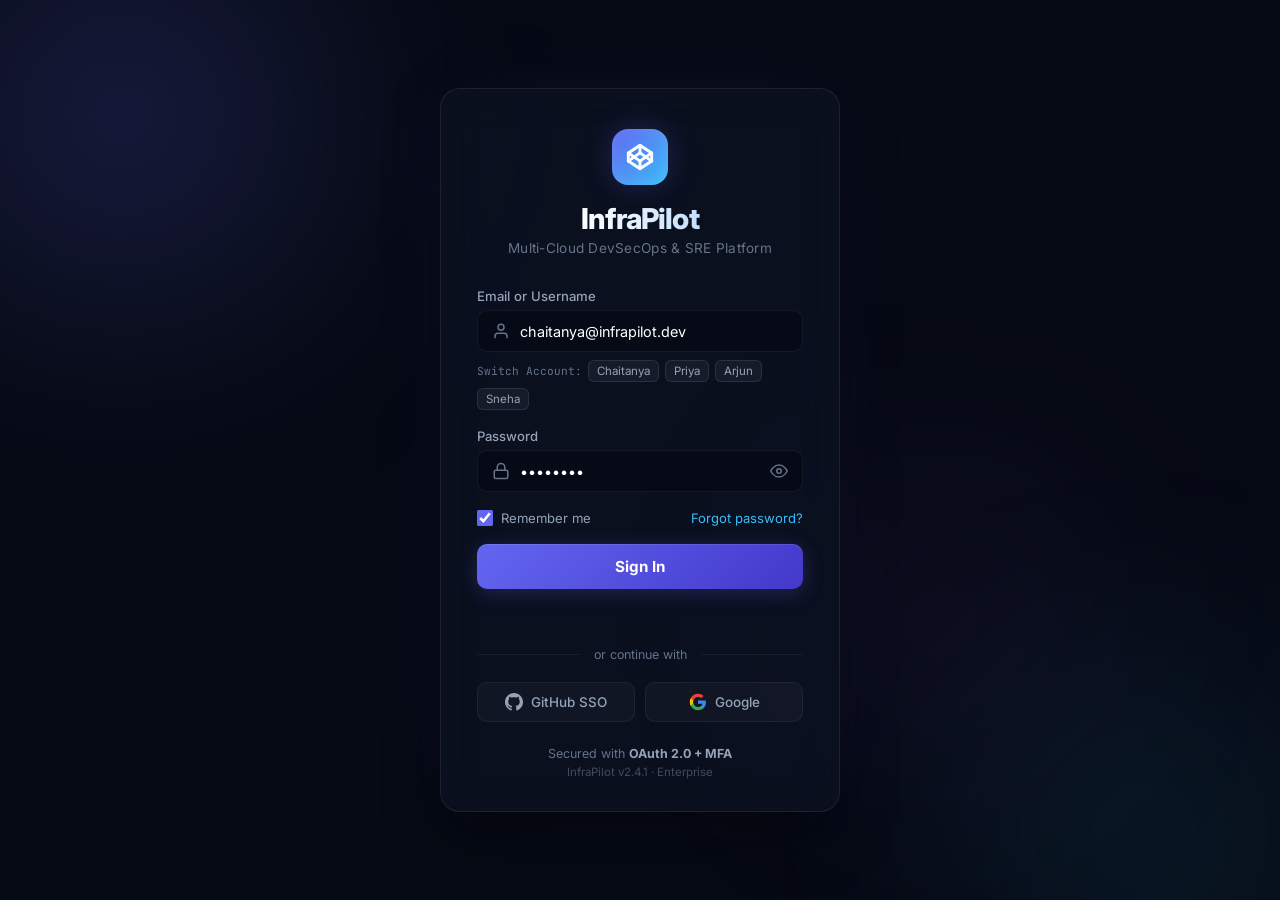
==== commit bfcb6fe9: "fix: dynamic multi-user authentication state and profile switching across header and user panel" ====
--- a/index.html
+++ b/index.html
@@ -27,12 +27,19 @@
           <p class="login-subtitle">Multi-Cloud DevSecOps & SRE Platform</p>
         </div>
 
-        <form id="login-form" class="login-form">
+        <form id="login-form" class="login-form" onsubmit="event.preventDefault(); performLogin();">
           <div class="login-field">
             <label for="login-email">Email or Username</label>
             <div class="login-input-wrap">
               <svg width="18" height="18" viewBox="0 0 24 24" fill="none" stroke="currentColor" stroke-width="2" stroke-linecap="round" stroke-linejoin="round"><path d="M20 21v-2a4 4 0 0 0-4-4H8a4 4 0 0 0-4 4v2"/><circle cx="12" cy="7" r="4"/></svg>
-              <input type="text" id="login-email" placeholder="chaitanya@infrapilot.dev" value="chaitanya@infrapilot.dev" required autocomplete="username" />
+              <input type="text" id="login-email" placeholder="e.g. priya@infrapilot.dev" value="chaitanya@infrapilot.dev" required autocomplete="username" />
+            </div>
+            <div class="login-quick-chips" style="display: flex; gap: 6px; margin-top: 8px; flex-wrap: wrap; align-items: center;">
+              <span style="font-size: 0.7rem; color: var(--text-dim); font-family: var(--font-mono);">Switch Account:</span>
+              <button type="button" class="login-chip-btn" onclick="fillTestUser('chaitanya@infrapilot.dev', 'admin123')">Chaitanya</button>
+              <button type="button" class="login-chip-btn" onclick="fillTestUser('priya@infrapilot.dev', 'priya123')">Priya</button>
+              <button type="button" class="login-chip-btn" onclick="fillTestUser('arjun@infrapilot.dev', 'arjun123')">Arjun</button>
+              <button type="button" class="login-chip-btn" onclick="fillTestUser('sneha@infrapilot.dev', 'sneha123')">Sneha</button>
             </div>
           </div>
           <div class="login-field">
@@ -53,7 +60,7 @@
             </label>
             <a href="#" class="login-forgot">Forgot password?</a>
           </div>
-          <button type="submit" class="login-submit-btn" id="login-submit-btn">
+          <button type="button" class="login-submit-btn" id="login-submit-btn" onclick="performLogin()">
             <span class="login-btn-text">Sign In</span>
             <div class="login-spinner" id="login-spinner"></div>
           </button>
@@ -119,13 +126,13 @@
         <span>Cloud: <strong>AWS ap-south-1</strong></span>
       </div>
       <div class="user-badge" id="user-badge-toggle" onclick="toggleUserPanel()" style="cursor:pointer;">
-        <div class="avatar">
-          <span>C</span>
+        <div class="avatar" id="header-avatar-wrap">
+          <span id="header-user-avatar">C</span>
           <span class="avatar-status-dot"></span>
         </div>
         <div class="user-meta">
-          <div class="name">Chaitanya</div>
-          <span class="role-tag">DEVOPS LEAD</span>
+          <div class="name" id="header-user-name">Chaitanya</div>
+          <span class="role-tag" id="header-user-role">DEVOPS LEAD</span>
         </div>
         <svg class="user-chevron" width="14" height="14" viewBox="0 0 24 24" fill="none" stroke="currentColor" stroke-width="2.5" stroke-linecap="round" stroke-linejoin="round"><polyline points="6 9 12 15 18 9"/></svg>
       </div>
@@ -133,14 +140,14 @@
       <!-- User Profile Dropdown Panel -->
       <div class="user-panel" id="user-panel">
         <div class="up-header">
-          <div class="up-avatar">
-            <span>C</span>
+          <div class="up-avatar" id="up-avatar-wrap">
+            <span id="up-avatar-text">C</span>
             <span class="up-avatar-status"></span>
           </div>
           <div class="up-user-info">
-            <div class="up-name">Chaitanya</div>
+            <div class="up-name" id="up-user-name">Chaitanya</div>
             <div class="up-email" id="up-email">chaitanya@infrapilot.dev</div>
-            <span class="up-role-badge">DEVOPS LEAD</span>
+            <span class="up-role-badge" id="up-role-badge">DEVOPS LEAD</span>
           </div>
         </div>
 
@@ -931,6 +938,6 @@
   <!-- Click-away overlay for user panel -->
   <div class="user-panel-backdrop" id="user-panel-backdrop" onclick="closeUserPanel()"></div>
 
-  <script src="js/app.js"></script>
+  <script src="js/app.js?v=2.6"></script>
 </body>
 </html>
--- a/css/styles.css
+++ b/css/styles.css
@@ -1390,6 +1390,23 @@
   background: rgba(99,102,241,0.04);
 }
 
+.login-chip-btn {
+  background: rgba(255, 255, 255, 0.05);
+  border: 1px solid rgba(255, 255, 255, 0.09);
+  color: var(--text-muted);
+  border-radius: var(--radius-sm);
+  padding: 3px 8px;
+  font-size: 0.72rem;
+  font-family: var(--font-family);
+  cursor: pointer;
+  transition: all 0.2s;
+}
+.login-chip-btn:hover {
+  background: rgba(99, 102, 241, 0.18);
+  border-color: var(--primary);
+  color: #FFF;
+}
+
 .login-input-wrap svg {
   color: var(--text-dim);
   flex-shrink: 0;
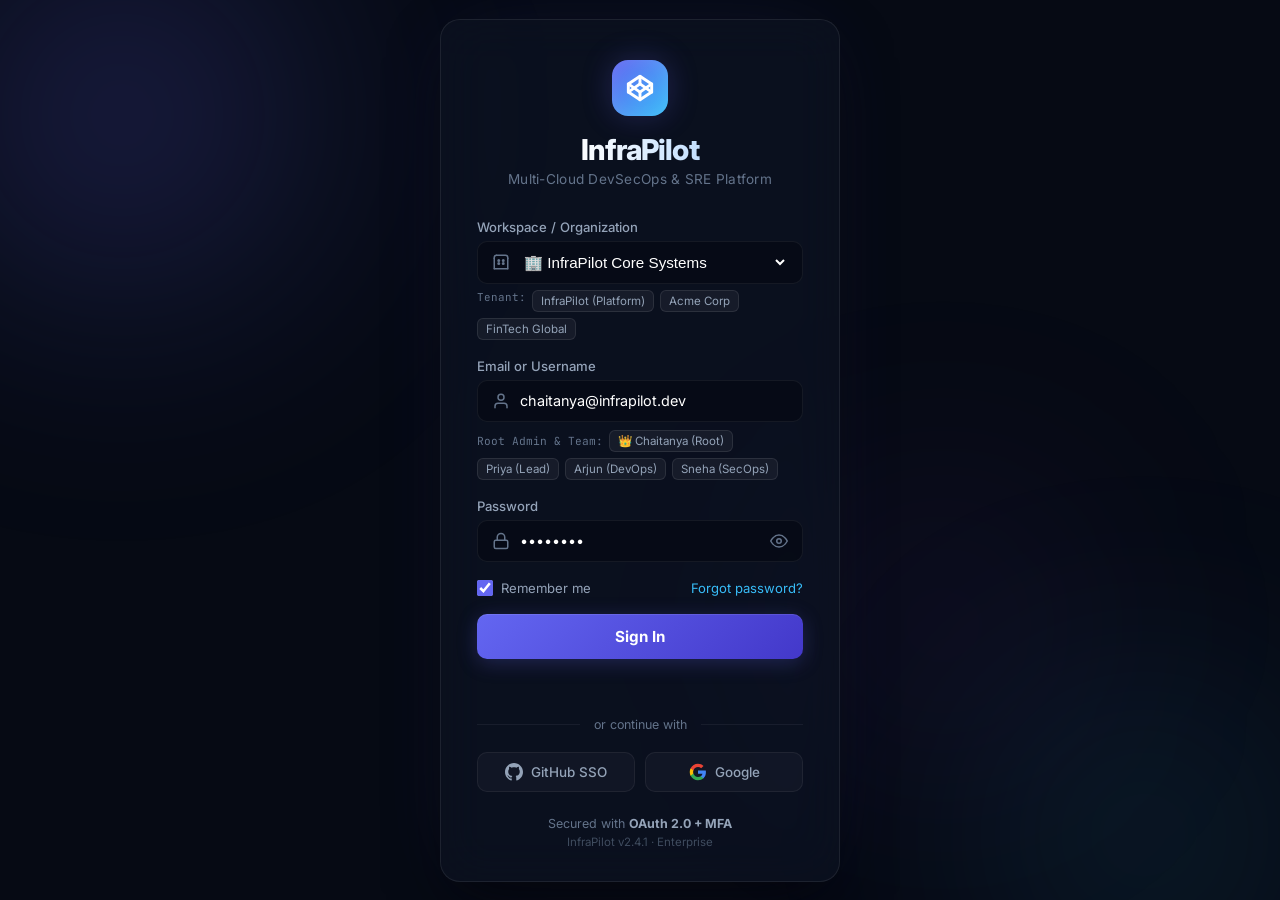
==== commit 05d2ff29: "feat: multi-tenant organization architecture with isolated root super admins and PostgreSQL RLS" ====
--- a/index.html
+++ b/index.html
@@ -29,17 +29,34 @@
 
         <form id="login-form" class="login-form" onsubmit="event.preventDefault(); performLogin();">
           <div class="login-field">
+            <label for="login-org">Workspace / Organization</label>
+            <div class="login-input-wrap">
+              <svg width="18" height="18" viewBox="0 0 24 24" fill="none" stroke="currentColor" stroke-width="2" stroke-linecap="round" stroke-linejoin="round"><path d="M3 21h18"/><path d="M3 7v14"/><path d="M21 7v14"/><path d="M6 3h12a3 3 0 0 1 3 3v1"/><path d="M6 3a3 3 0 0 0-3 3v1"/><circle cx="9" cy="10" r="1"/><circle cx="15" cy="10" r="1"/><circle cx="9" cy="14" r="1"/><circle cx="15" cy="14" r="1"/></svg>
+              <select id="login-org" class="login-select" style="background: transparent; border: none; color: #fff; width: 100%; outline: none; font-size: 0.95rem; cursor: pointer;" onchange="onOrgSelected(this.value)">
+                <option value="infrapilot" style="background: #111827; color: #fff;" selected>🏢 InfraPilot Core Systems</option>
+                <option value="acme" style="background: #111827; color: #fff;">🏢 Acme Cloud Dynamics</option>
+                <option value="fintech" style="background: #111827; color: #fff;">🏢 FinTech Global Systems</option>
+              </select>
+            </div>
+            <div class="login-org-pills" style="display: flex; gap: 6px; margin-top: 6px; flex-wrap: wrap;">
+              <span style="font-size: 0.68rem; color: var(--text-dim); font-family: var(--font-mono);">Tenant:</span>
+              <button type="button" class="login-chip-btn" onclick="selectCompanyTenant('infrapilot')">InfraPilot (Platform)</button>
+              <button type="button" class="login-chip-btn" onclick="selectCompanyTenant('acme')">Acme Corp</button>
+              <button type="button" class="login-chip-btn" onclick="selectCompanyTenant('fintech')">FinTech Global</button>
+            </div>
+          </div>
+          <div class="login-field">
             <label for="login-email">Email or Username</label>
             <div class="login-input-wrap">
               <svg width="18" height="18" viewBox="0 0 24 24" fill="none" stroke="currentColor" stroke-width="2" stroke-linecap="round" stroke-linejoin="round"><path d="M20 21v-2a4 4 0 0 0-4-4H8a4 4 0 0 0-4 4v2"/><circle cx="12" cy="7" r="4"/></svg>
-              <input type="text" id="login-email" placeholder="e.g. priya@infrapilot.dev" value="chaitanya@infrapilot.dev" required autocomplete="username" />
-            </div>
-            <div class="login-quick-chips" style="display: flex; gap: 6px; margin-top: 8px; flex-wrap: wrap; align-items: center;">
-              <span style="font-size: 0.7rem; color: var(--text-dim); font-family: var(--font-mono);">Switch Account:</span>
-              <button type="button" class="login-chip-btn" onclick="fillTestUser('chaitanya@infrapilot.dev', 'admin123')">Chaitanya</button>
-              <button type="button" class="login-chip-btn" onclick="fillTestUser('priya@infrapilot.dev', 'priya123')">Priya</button>
-              <button type="button" class="login-chip-btn" onclick="fillTestUser('arjun@infrapilot.dev', 'arjun123')">Arjun</button>
-              <button type="button" class="login-chip-btn" onclick="fillTestUser('sneha@infrapilot.dev', 'sneha123')">Sneha</button>
+              <input type="text" id="login-email" placeholder="e.g. root.admin@acme.com" value="chaitanya@infrapilot.dev" required autocomplete="username" />
+            </div>
+            <div class="login-quick-chips" id="login-quick-chips" style="display: flex; gap: 6px; margin-top: 8px; flex-wrap: wrap; align-items: center;">
+              <span style="font-size: 0.7rem; color: var(--text-dim); font-family: var(--font-mono);">Root Admin & Team:</span>
+              <button type="button" class="login-chip-btn" onclick="fillTestUser('chaitanya@infrapilot.dev', 'admin123')">👑 Chaitanya (Root)</button>
+              <button type="button" class="login-chip-btn" onclick="fillTestUser('priya@infrapilot.dev', 'priya123')">Priya (Lead)</button>
+              <button type="button" class="login-chip-btn" onclick="fillTestUser('arjun@infrapilot.dev', 'arjun123')">Arjun (DevOps)</button>
+              <button type="button" class="login-chip-btn" onclick="fillTestUser('sneha@infrapilot.dev', 'sneha123')">Sneha (SecOps)</button>
             </div>
           </div>
           <div class="login-field">
@@ -122,6 +139,9 @@
       <div class="status-pill" id="backend-status-indicator">
         <span class="pulse-dot"></span> InfraPilot: Ready
       </div>
+      <div class="status-pill" id="header-org-pill" style="border-color: rgba(99, 102, 241, 0.4); background: rgba(99, 102, 241, 0.1);">
+        <span>🏢 Org: <strong id="header-org-name" style="color: #818CF8;">InfraPilot Core</strong></span>
+      </div>
       <div class="status-pill">
         <span>Cloud: <strong>AWS ap-south-1</strong></span>
       </div>
@@ -159,6 +179,14 @@
           Current Session
         </div>
         <div class="up-details">
+          <div class="up-detail-row">
+            <span class="up-detail-label">Company / Tenant</span>
+            <span class="up-detail-value" id="up-tenant-name" style="color: #818CF8; font-weight: 600;">InfraPilot Core</span>
+          </div>
+          <div class="up-detail-row">
+            <span class="up-detail-label">Admin Privilege</span>
+            <span class="up-detail-value" id="up-root-badge"><span style="background: rgba(16, 185, 129, 0.2); color: #34D399; padding: 2px 7px; border-radius: 4px; font-size: 0.72rem; font-weight: 700;">👑 ROOT ADMIN</span></span>
+          </div>
           <div class="up-detail-row">
             <span class="up-detail-label">Session ID</span>
             <span class="up-detail-value" id="up-session-id">sess-a7b2c9e1</span>
